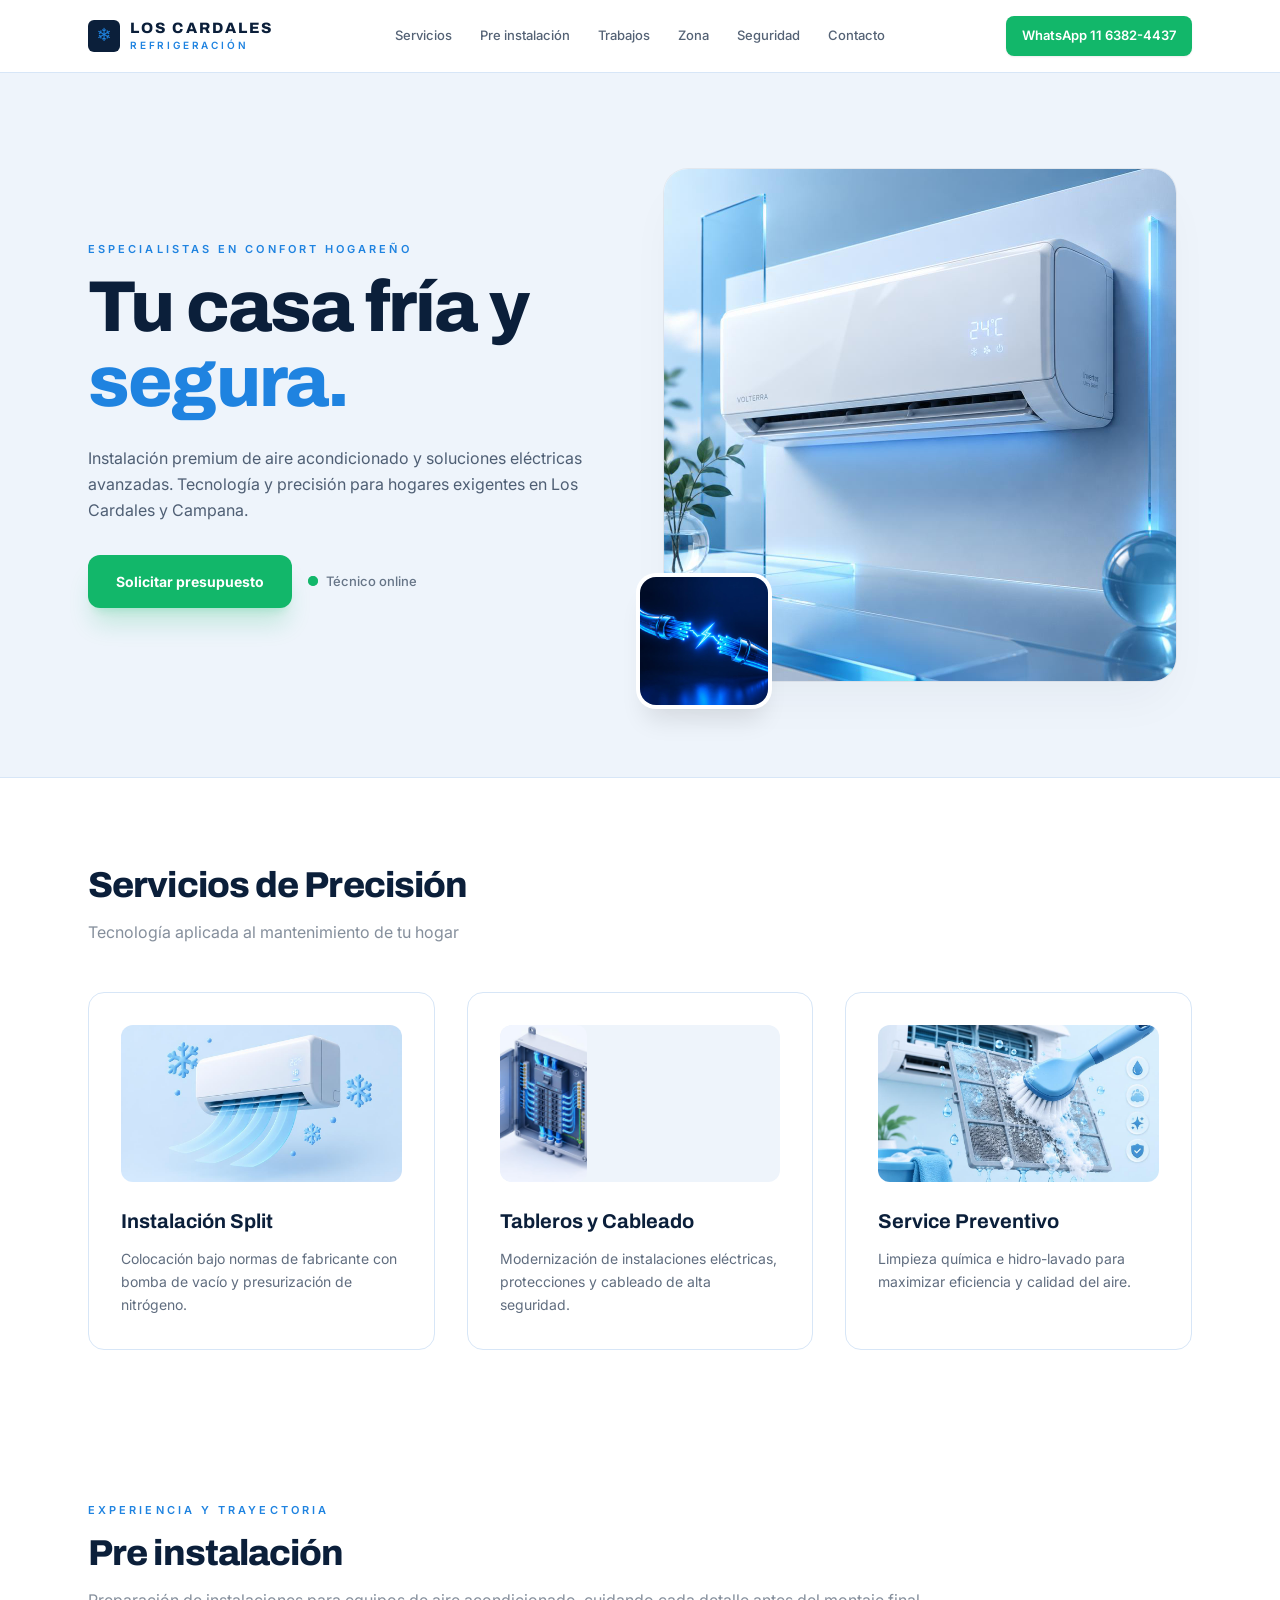
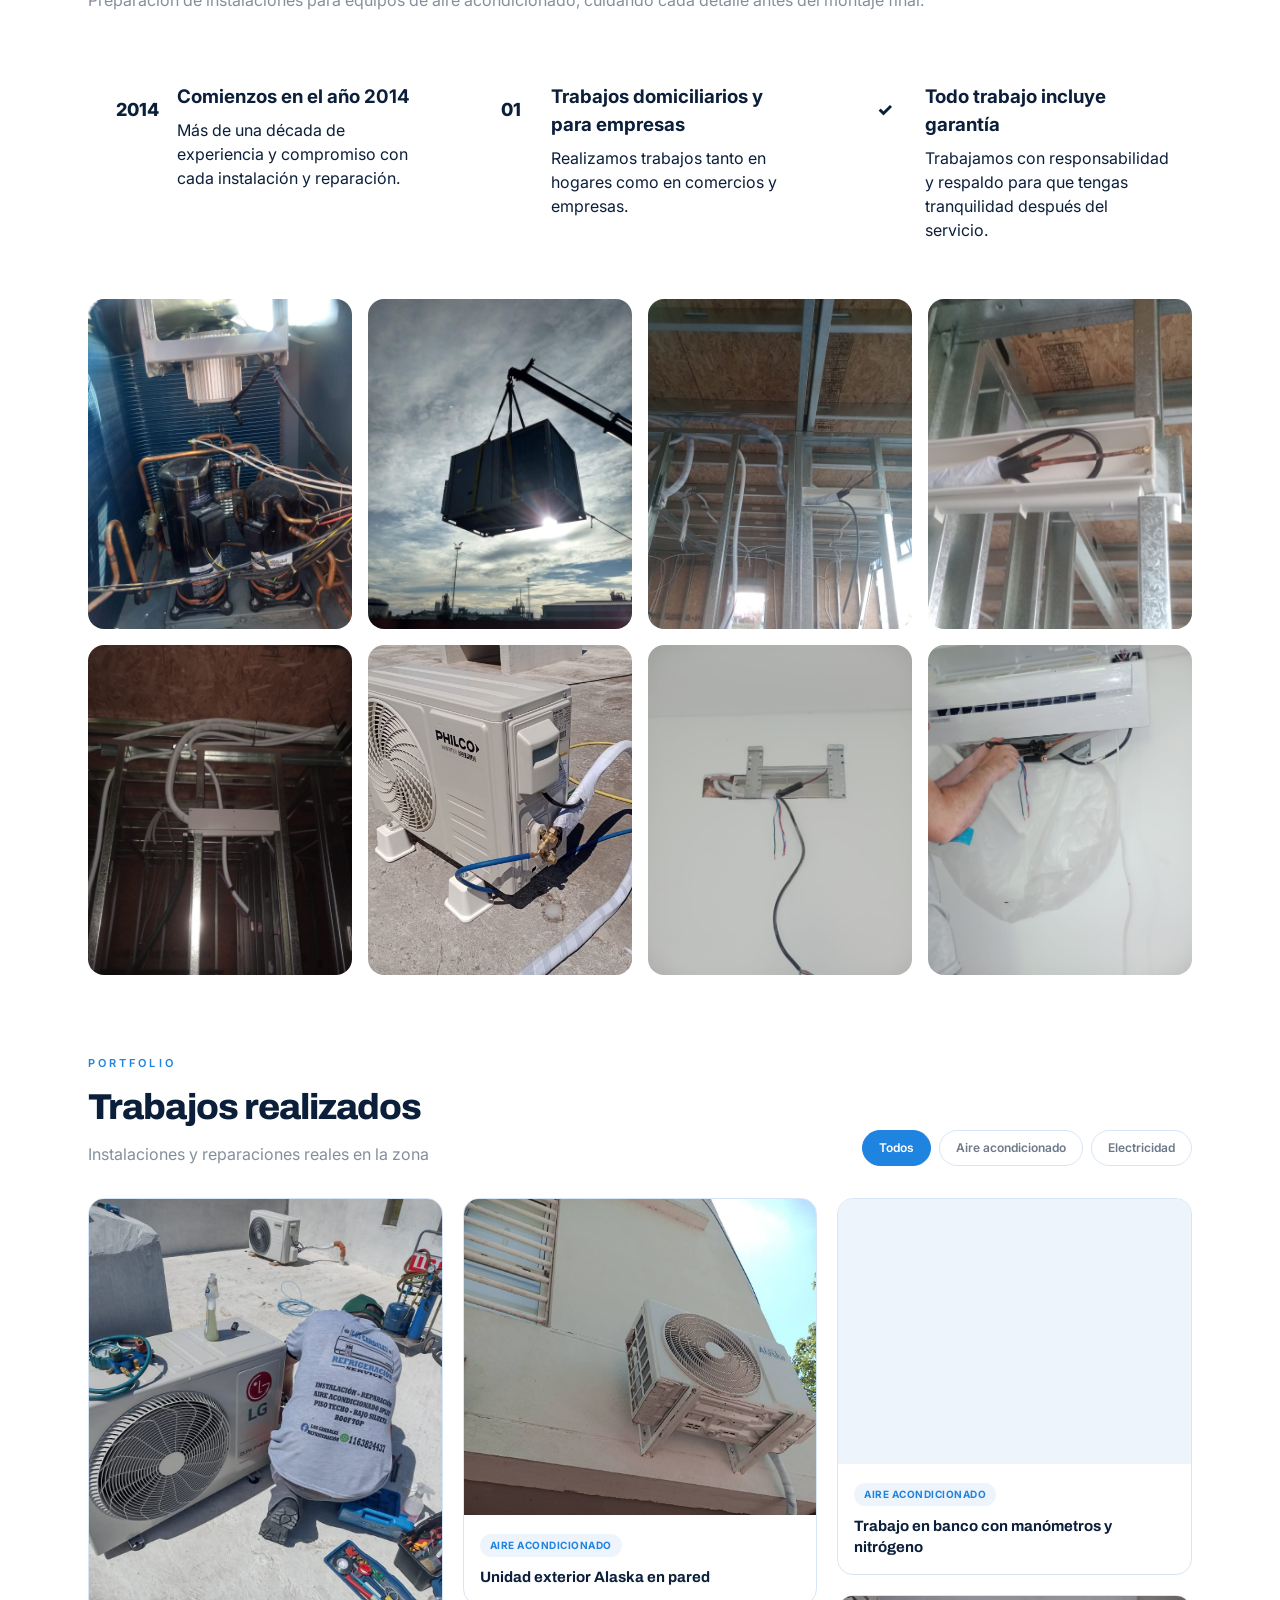
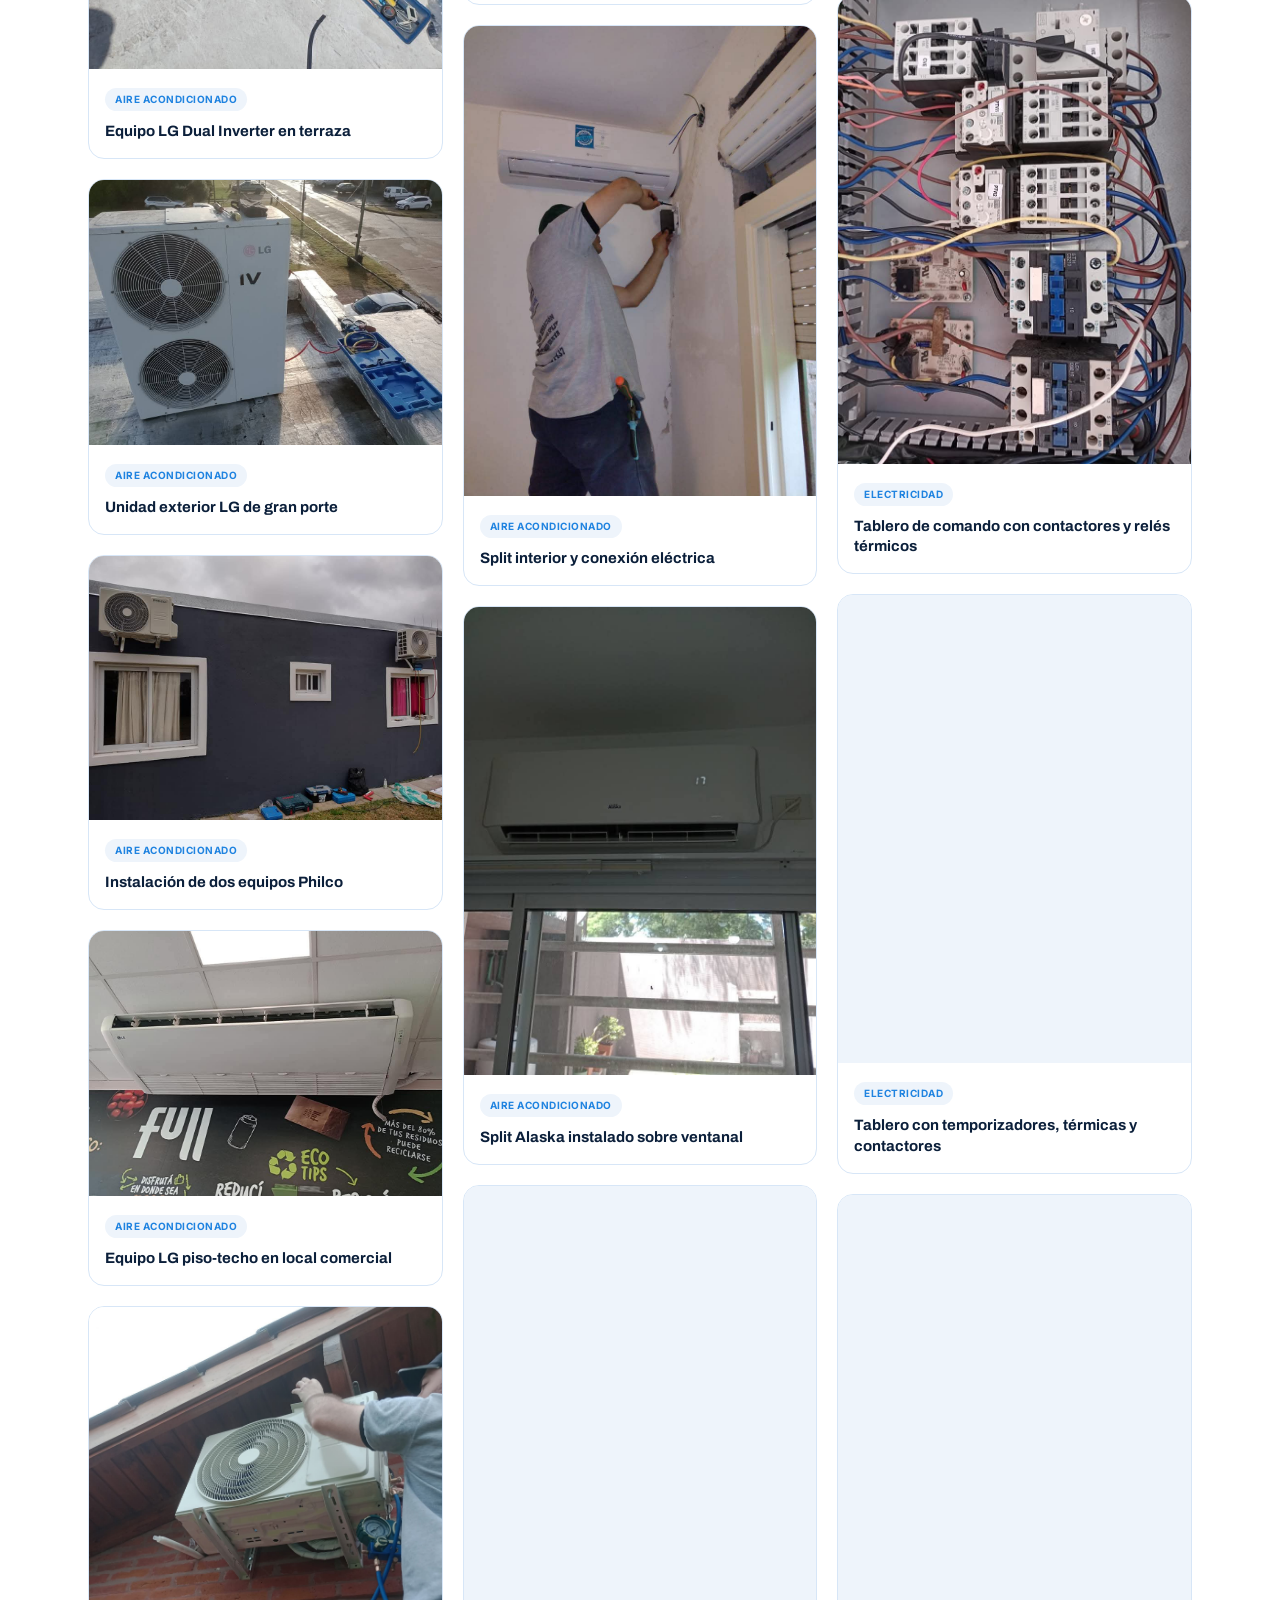
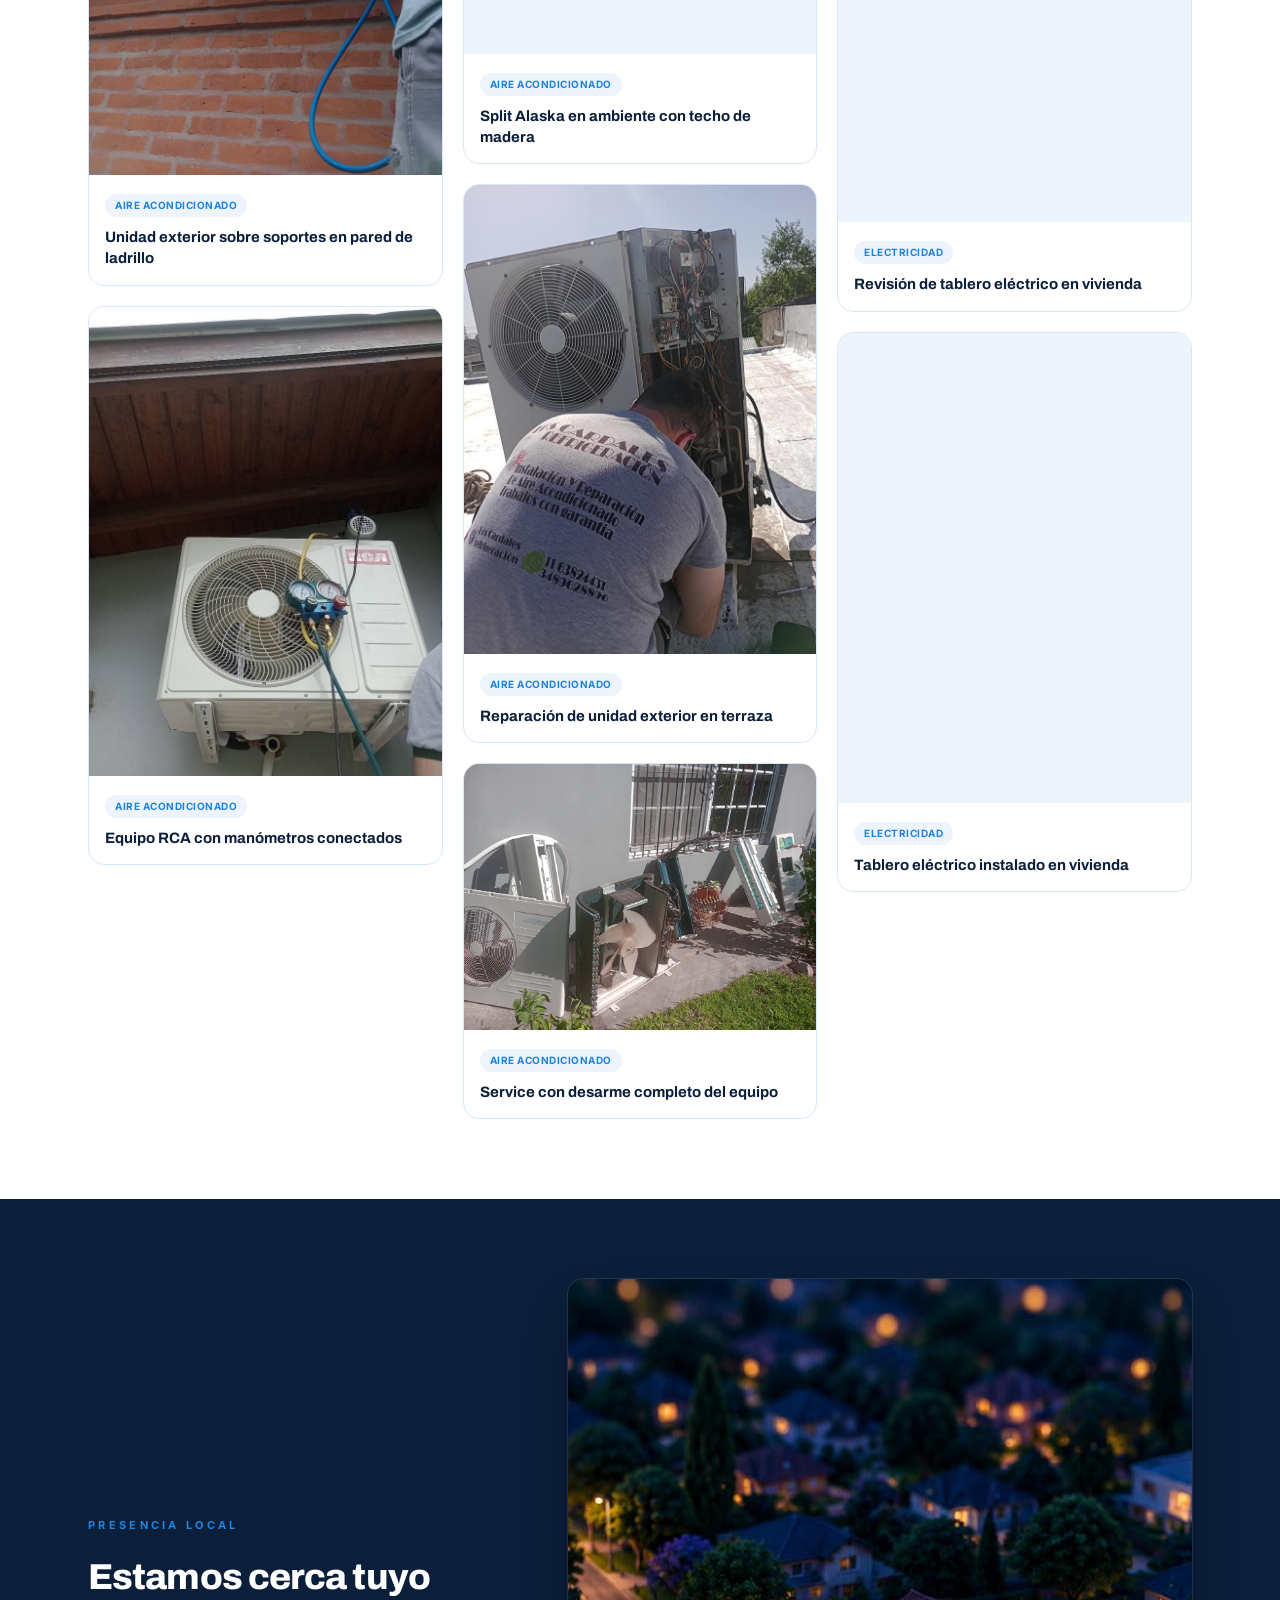
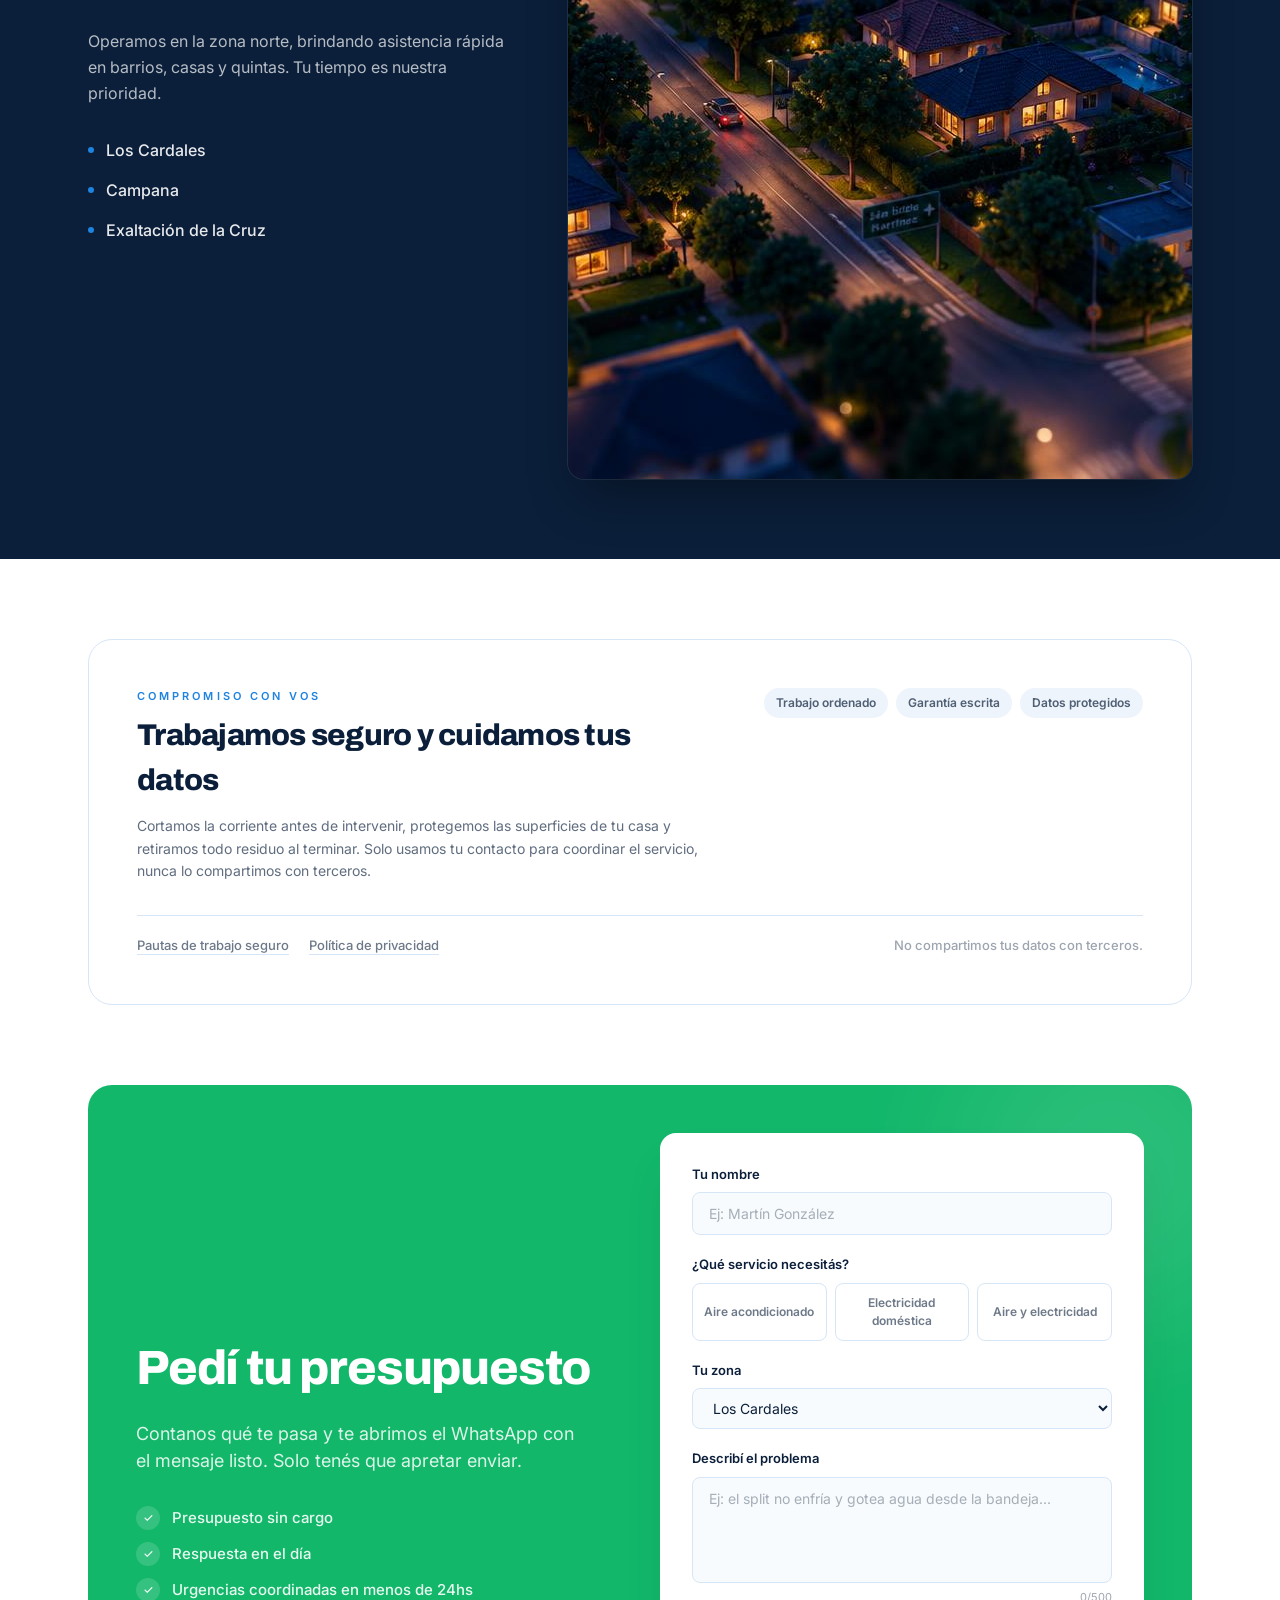
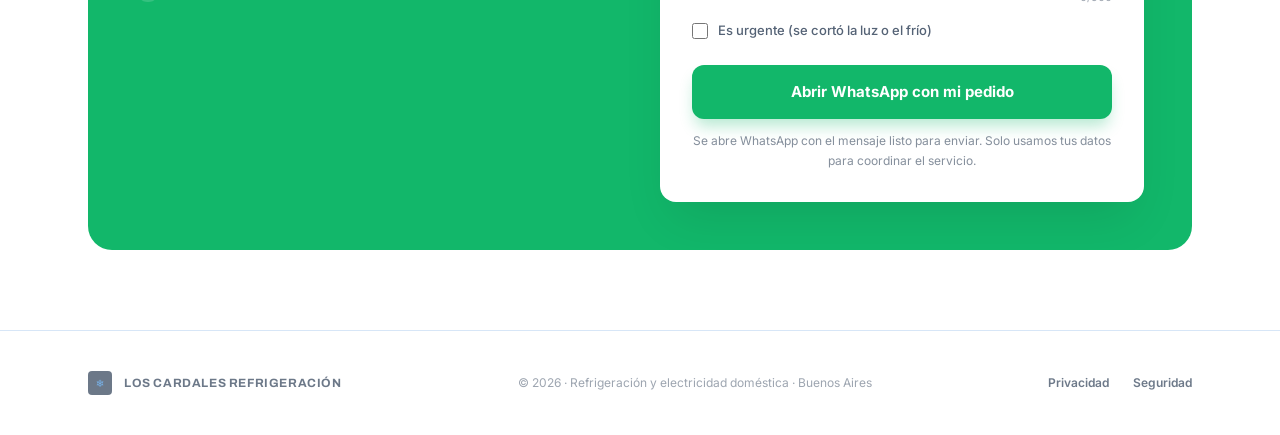
==== index.html @ 49a2a103 "Add files via upload" ====
<!doctype html>
<html lang="es">
  <head>
    <meta charset="utf-8" />
    <meta name="viewport" content="width=device-width, initial-scale=1" />
    <title>
      Los Cardales Refrigeración — Aire acondicionado y electricidad doméstica
    </title>
    <meta
      name="description"
      content="Instalación, mantenimiento y reparación de aire acondicionado y electricidad doméstica en Los Cardales, Campana y Exaltación de la Cruz. Presupuesto sin cargo por WhatsApp."
    />
    <meta
      property="og:title"
      content="Los Cardales Refrigeración — Aire acondicionado y electricidad doméstica"
    />
    <meta
      property="og:description"
      content="Instalación, mantenimiento y reparación de aire acondicionado y electricidad doméstica en Los Cardales, Campana y Exaltación de la Cruz. Presupuesto sin cargo por WhatsApp."
    />
    <meta property="og:type" content="website" />
    <meta name="twitter:card" content="summary_large_image" />
    <link rel="icon" href="favicon.ico" type="image/x-icon" />
    <link rel="preconnect" href="https://fonts.googleapis.com" />
    <link rel="preconnect" href="https://fonts.gstatic.com" crossorigin />
    <link
      rel="stylesheet"
      href="https://fonts.googleapis.com/css2?family=Archivo:wght@600;700;800&family=Inter:wght@400;500;600&display=swap"
    />
    <link rel="stylesheet" href="css/styles.css" />
  </head>
  <body>
    <header class="header">
      <div class="wrap header-in">
        <div class="marca">
          <span class="marca-icono" aria-hidden="true">❄</span>
          <div class="marca-texto">
            <p class="marca-nombre">Los Cardales</p>
            <p class="marca-sub">Refrigeración</p>
          </div>
        </div>
        <nav class="nav" aria-label="Principal">
          <a href="#servicios">Servicios</a>
          <a href="#preinstalacion">Pre instalación</a>
          <a href="#trabajos">Trabajos</a>
          <a href="#cobertura">Zona</a>
          <a href="#seguridad">Seguridad</a>
          <a href="#contacto">Contacto</a>
        </nav>
        <a
          class="btn-wsp-chico"
          href="https://wa.me/5491163824437?text=Hola!%20Quiero%20un%20presupuesto%20sin%20cargo."
          target="_blank"
          rel="noreferrer"
        >
          WhatsApp 11 6382-4437
        </a>
      </div>
    </header>

    <main>
      <!-- Portada -->
      <section class="hero">
        <div class="wrap hero-in">
          <div class="hero-texto">
            <p class="eyebrow hero-eyebrow">
              Especialistas en confort hogareño
            </p>
            <h1>Tu casa fría y <span>segura.</span></h1>
            <p class="hero-desc">
              Instalación premium de aire acondicionado y soluciones eléctricas
              avanzadas. Tecnología y precisión para hogares exigentes en Los
              Cardales y Campana.
            </p>
            <div class="hero-acciones">
              <a
                class="btn-wsp"
                href="https://wa.me/5491163824437?text=Hola!%20Quiero%20un%20presupuesto%20sin%20cargo."
                target="_blank"
                rel="noreferrer"
              >
                Solicitar presupuesto
              </a>
              <span class="online">
                <span class="punto" aria-hidden="true"></span>
                Técnico online
              </span>
            </div>
          </div>
          <div class="hero-arte">
            <div class="flota">
              <div class="hero-img">
                <img
                  src="img/hero-ac-3d.jpg"
                  alt="Render 3D de un equipo de aire acondicionado split"
                  width="1024"
                  height="1024"
                />
              </div>
              <div class="hero-badge">
                <img
                  src="img/badge-electrico.jpg"
                  alt="Render 3D de cables eléctricos con energía"
                  width="816"
                  height="816"
                />
              </div>
            </div>
          </div>
        </div>
      </section>

      <!-- Servicios -->
      <section id="servicios" class="wrap seccion">
        <div class="seccion-cabeza">
          <h2 class="titulo-seccion">Servicios de Precisión</h2>
          <p class="sub-seccion">
            Tecnología aplicada al mantenimiento de tu hogar
          </p>
        </div>
        <div class="servicios">
          <article class="servicio">
            <div class="servicio-img">
              <img
                src="img/service-instalacion.jpg"
                alt="Ilustración 3D de un equipo split instalado"
                width="1024"
                height="688"
              />
            </div>
            <h3>Instalación Split</h3>
            <p>
              Colocación bajo normas de fabricante con bomba de vacío y
              presurización de nitrógeno.
            </p>
          </article>
          <article class="servicio">
            <div class="servicio-img servicio-img-doble">
              <img
                src="img/service-tablero.jpg"
                alt="Ilustración 3D de un tablero eléctrico con cables"
                width="1024"
                height="688"
              />
            </div>
            <h3>Tableros y Cableado</h3>
            <p>
              Modernización de instalaciones eléctricas, protecciones y cableado
              de alta seguridad.
            </p>
          </article>
          <article class="servicio">
            <div class="servicio-img">
              <img
                src="img/service-service.jpg"
                alt="Ilustración 3D de la limpieza de un filtro de aire acondicionado"
                width="1024"
                height="688"
              />
            </div>
            <h3>Service Preventivo</h3>
            <p>
              Limpieza química e hidro-lavado para maximizar eficiencia y
              calidad del aire.
            </p>
          </article>
        </div>
      </section>

      <!-- Pre instalación -->
      <section id="preinstalacion" class="wrap seccion-base preinstalacion">
        <div class="seccion-cabeza">
          <p class="eyebrow">Experiencia y trayectoria</p>
          <h2 class="titulo-seccion">Pre instalación</h2>
          <p class="sub-seccion">
            Preparación de instalaciones para equipos de aire acondicionado,
            cuidando cada detalle antes del montaje final.
          </p>
        </div>

        <div class="trayectoria">
          <article class="trayectoria-item">
            <span class="trayectoria-numero">2014</span>
            <div>
              <h3>Comienzos en el año 2014</h3>
              <p>
                Más de una década de experiencia y compromiso con cada
                instalación y reparación.
              </p>
            </div>
          </article>
          <article class="trayectoria-item">
            <span class="trayectoria-numero">01</span>
            <div>
              <h3>Trabajos domiciliarios y para empresas</h3>
              <p>
                Realizamos trabajos tanto en hogares como en comercios y
                empresas.
              </p>
            </div>
          </article>
          <article class="trayectoria-item">
            <span class="trayectoria-numero">✓</span>
            <div>
              <h3>Todo trabajo incluye garantía</h3>
              <p>
                Trabajamos con responsabilidad y respaldo para que tengas
                tranquilidad después del servicio.
              </p>
            </div>
          </article>
        </div>

        <div
          class="preinstalacion-galeria"
          aria-label="Fotos de pre instalación"
        >
          <figure>
            <img
              src="img/preinstalacion/preinstalacion-01.jpg"
              alt="Pre instalación de equipos de aire acondicionado"
            />
          </figure>
          <figure>
            <img
              src="img/preinstalacion/preinstalacion-02.jpg"
              alt="Equipo exterior preparado para instalación"
            />
          </figure>
          <figure>
            <img
              src="img/preinstalacion/preinstalacion-03.jpg"
              alt="Canalizaciones de una pre instalación de aire acondicionado"
            />
          </figure>
          <figure>
            <img
              src="img/preinstalacion/preinstalacion-04.jpg"
              alt="Detalle de cañerías de cobre en pre instalación"
            />
          </figure>
          <figure>
            <img
              src="img/preinstalacion/preinstalacion-05.jpg"
              alt="Tendido de cañerías y canalizaciones"
            />
          </figure>
          <figure>
            <img
              src="img/preinstalacion/preinstalacion-06.jpg"
              alt="Instalación exterior de aire acondicionado"
            />
          </figure>
          <figure>
            <img
              src="img/preinstalacion/preinstalacion-07.jpg"
              alt="Soporte y conexiones para equipo split"
            />
          </figure>
          <figure>
            <img
              src="img/preinstalacion/preinstalacion-08.jpg"
              alt="Trabajo de conexión y preparación de equipo split"
            />
          </figure>
        </div>
      </section>

      <!-- Trabajos realizados (las fotos salen de js/trabajos.js) -->
      <section id="trabajos" class="wrap seccion-base">
        <div class="trabajos-cabeza">
          <div class="seccion-cabeza">
            <p class="eyebrow">Portfolio</p>
            <h2 class="titulo-seccion">Trabajos realizados</h2>
            <p class="sub-seccion">
              Instalaciones y reparaciones reales en la zona
            </p>
          </div>
          <div
            id="filtros"
            class="filtros"
            role="group"
            aria-label="Filtrar trabajos"
            hidden
          ></div>
        </div>

        <div id="galeria" class="galeria"></div>

        <div id="trabajos-vacio" class="vacio" hidden>
          <strong>Muy pronto, fotos de nuestros trabajos</strong>
          <p>
            Mientras tanto, contanos qué necesitás y te pasamos ejemplos por
            WhatsApp.
          </p>
          <a
            class="btn-wsp"
            href="https://wa.me/5491163824437?text=Hola!%20Vi%20sus%20trabajos%20y%20quiero%20un%20presupuesto."
            target="_blank"
            rel="noreferrer"
          >
            Pedir ejemplos
          </a>
        </div>

        <noscript>
          <p class="sub-seccion">
            Activá JavaScript para ver la galería de trabajos.
          </p>
        </noscript>

        <dialog id="visor" class="visor" aria-labelledby="visor-titulo">
          <div class="visor-foto">
            <img id="visor-img" src="" alt="" />
            <button
              id="visor-ant"
              class="visor-btn visor-ant"
              type="button"
              aria-label="Foto anterior"
            >
              ‹
            </button>
            <button
              id="visor-sig"
              class="visor-btn visor-sig"
              type="button"
              aria-label="Foto siguiente"
            >
              ›
            </button>
            <button
              id="visor-cerrar"
              class="visor-btn visor-cerrar"
              type="button"
              aria-label="Cerrar"
            >
              ✕
            </button>
          </div>
          <div class="visor-pie">
            <h3 id="visor-titulo" class="visor-titulo"></h3>
            <p id="visor-detalle" class="visor-detalle"></p>
          </div>
        </dialog>
      </section>

      <!-- Cobertura -->
      <section id="cobertura" class="cobertura">
        <div class="wrap cobertura-in">
          <div>
            <p class="eyebrow">Presencia local</p>
            <h2>Estamos cerca tuyo</h2>
            <p class="cobertura-desc">
              Operamos en la zona norte, brindando asistencia rápida en barrios,
              casas y quintas. Tu tiempo es nuestra prioridad.
            </p>
            <ul class="zonas">
              <li>Los Cardales</li>
              <li>Campana</li>
              <li>Exaltación de la Cruz</li>
            </ul>
          </div>
          <div class="mapa">
            <img
              src="img/mapa-cobertura.jpg"
              alt="Vista 3D nocturna del barrio de la zona de cobertura"
              width="1200"
              height="800"
            />
          </div>
        </div>
      </section>

      <!-- Seguridad -->
      <section id="seguridad" class="wrap seccion">
        <div class="seguridad">
          <div class="seguridad-fila">
            <div class="seguridad-texto">
              <p class="eyebrow">Compromiso con vos</p>
              <h2>Trabajamos seguro y cuidamos tus datos</h2>
              <p>
                Cortamos la corriente antes de intervenir, protegemos las
                superficies de tu casa y retiramos todo residuo al terminar.
                Solo usamos tu contacto para coordinar el servicio, nunca lo
                compartimos con terceros.
              </p>
            </div>
            <div class="chips">
              <span class="chip">Trabajo ordenado</span>
              <span class="chip">Garantía escrita</span>
              <span class="chip">Datos protegidos</span>
            </div>
          </div>
          <div class="seguridad-pie">
            <a href="seguridad.html">Pautas de trabajo seguro</a>
            <a href="privacidad.html">Política de privacidad</a>
            <span>No compartimos tus datos con terceros.</span>
          </div>
        </div>
      </section>

      <!-- Contacto -->
      <section id="contacto" class="wrap seccion-base">
        <div class="contacto">
          <div class="contacto-brillo" aria-hidden="true"></div>
          <div class="contacto-in">
            <div class="contacto-texto">
              <h2>Pedí tu presupuesto</h2>
              <p>
                Contanos qué te pasa y te abrimos el WhatsApp con el mensaje
                listo. Solo tenés que apretar enviar.
              </p>
              <ul class="beneficios">
                <li>Presupuesto sin cargo</li>
                <li>Respuesta en el día</li>
                <li>Urgencias coordinadas en menos de 24hs</li>
              </ul>
            </div>

            <form id="form-contacto" class="form" novalidate>
              <div class="grupo">
                <label for="contacto-nombre" class="lbl">Tu nombre</label>
                <input
                  id="contacto-nombre"
                  class="campo"
                  type="text"
                  maxlength="60"
                  placeholder="Ej: Martín González"
                  autocomplete="name"
                />
                <p id="err-nombre" class="error" role="alert" hidden></p>
              </div>

              <div class="grupo">
                <span class="lbl">¿Qué servicio necesitás?</span>
                <div class="opciones">
                  <button
                    type="button"
                    class="opcion"
                    data-valor="aire"
                    aria-pressed="false"
                  >
                    Aire acondicionado
                  </button>
                  <button
                    type="button"
                    class="opcion"
                    data-valor="electricidad"
                    aria-pressed="false"
                  >
                    Electricidad doméstica
                  </button>
                  <button
                    type="button"
                    class="opcion"
                    data-valor="ambos"
                    aria-pressed="false"
                  >
                    Aire y electricidad
                  </button>
                </div>
                <p id="err-servicio" class="error" role="alert" hidden></p>
              </div>

              <div class="grupo">
                <label for="contacto-zona" class="lbl">Tu zona</label>
                <select id="contacto-zona" class="campo">
                  <option value="Los Cardales">Los Cardales</option>
                  <option value="Campana">Campana</option>
                  <option value="Exaltación de la Cruz">
                    Exaltación de la Cruz
                  </option>
                  <option value="Otra zona cercana">Otra zona cercana</option>
                </select>
              </div>

              <div class="grupo">
                <label for="contacto-problema" class="lbl"
                  >Describí el problema</label
                >
                <textarea
                  id="contacto-problema"
                  class="campo"
                  maxlength="500"
                  rows="4"
                  placeholder="Ej: el split no enfría y gotea agua desde la bandeja..."
                ></textarea>
                <div class="fila-contador">
                  <p id="err-problema" class="error" role="alert" hidden></p>
                  <span id="contador-problema" class="contador">0/500</span>
                </div>
              </div>

              <label class="urgente">
                <input id="contacto-urgente" type="checkbox" />
                Es urgente (se cortó la luz o el frío)
              </label>

              <button type="submit" class="btn-enviar">
                Abrir WhatsApp con mi pedido
              </button>
              <p class="form-nota">
                Se abre WhatsApp con el mensaje listo para enviar. Solo usamos
                tus datos para coordinar el servicio.
              </p>
            </form>
          </div>
        </div>
      </section>
    </main>

    <footer class="footer">
      <div class="wrap footer-in">
        <div class="footer-marca">
          <span class="footer-icono" aria-hidden="true">❄</span>
          <span class="footer-nombre">Los Cardales Refrigeración</span>
        </div>
        <p class="footer-copy">
          © 2026 · Refrigeración y electricidad doméstica · Buenos Aires
        </p>
        <div class="footer-links">
          <a href="privacidad.html">Privacidad</a>
          <a href="seguridad.html">Seguridad</a>
        </div>
      </div>
    </footer>

    <script src="js/trabajos.js"></script>
    <script src="js/main.js"></script>
  </body>
</html>
---- css/styles.css ----
/* ==========================================================
   Los Cardales Refrigeración — estilos
   Colores y tipografías del diseño original.
   ========================================================== */

:root {
  --ink: #0b1f3a;
  --frost: #1f83e0;
  --mist: #eef4fb;
  --line: #d7e6f7;
  --signal: #12b76a;
  --error: #dc2626;
  --ink-rgb: 11, 31, 58;
  --frost-rgb: 31, 131, 224;
  --signal-rgb: 18, 183, 106;
  --font-display: "Archivo", system-ui, sans-serif;
  --font-body: "Inter", system-ui, sans-serif;
}

*,
*::before,
*::after {
  box-sizing: border-box;
  margin: 0;
}

html {
  scroll-behavior: smooth;
  -webkit-text-size-adjust: 100%;
}

body {
  min-height: 100vh;
  background: #fff;
  color: var(--ink);
  font-family: var(--font-body);
  line-height: 1.5;
  -webkit-font-smoothing: antialiased;
  -moz-osx-font-smoothing: grayscale;
}

body.sin-scroll {
  overflow: hidden;
}

img {
  display: block;
  max-width: 100%;
}

a {
  color: inherit;
  text-decoration: none;
}

ul {
  list-style: none;
  padding: 0;
}

button,
input,
select,
textarea {
  font: inherit;
  color: inherit;
}

button {
  cursor: pointer;
}

:focus-visible {
  outline: 2px solid var(--frost);
  outline-offset: 2px;
}

[hidden] {
  display: none !important;
}

.wrap {
  max-width: 72rem;
  margin: 0 auto;
  padding: 0 1.5rem;
}

.wrap-legal {
  max-width: 48rem;
  margin: 0 auto;
  padding: 0 1.5rem;
}

/* Etiqueta chica sobre los títulos */
.eyebrow {
  font-size: 11px;
  font-weight: 600;
  letter-spacing: 0.28em;
  text-transform: uppercase;
  color: var(--frost);
  margin-bottom: 0.5rem;
}

/* ---------- Encabezado ---------- */
.header {
  position: sticky;
  top: 0;
  z-index: 50;
  border-bottom: 1px solid var(--line);
  background: rgba(255, 255, 255, 0.8);
  -webkit-backdrop-filter: blur(12px);
  backdrop-filter: blur(12px);
}

.header-in {
  display: flex;
  align-items: center;
  justify-content: space-between;
  gap: 1rem;
  padding-top: 1rem;
  padding-bottom: 1rem;
}

.marca {
  display: flex;
  align-items: center;
  gap: 0.625rem;
}

.marca-icono {
  display: grid;
  place-items: center;
  width: 2rem;
  height: 2rem;
  border-radius: 6px;
  background: var(--ink);
  color: var(--frost);
  font-family: var(--font-display);
  font-size: 1.125rem;
  font-weight: 800;
}

.marca-texto {
  line-height: 1;
}

.marca-nombre {
  font-family: var(--font-display);
  font-size: 15px;
  font-weight: 800;
  letter-spacing: 0.14em;
  text-transform: uppercase;
}

.marca-sub {
  margin-top: 0.25rem;
  font-size: 10px;
  font-weight: 600;
  letter-spacing: 0.28em;
  text-transform: uppercase;
  color: var(--frost);
}

.nav {
  display: none;
  align-items: center;
  gap: 1.75rem;
  font-size: 13px;
  font-weight: 500;
  color: rgba(var(--ink-rgb), 0.7);
}

.nav a {
  transition: color 0.15s;
}

.nav a:hover {
  color: var(--frost);
}

.btn-wsp-chico {
  display: inline-flex;
  align-items: center;
  gap: 0.5rem;
  border-radius: 8px;
  background: var(--signal);
  padding: 0.625rem 1rem;
  font-size: 13px;
  font-weight: 600;
  color: #fff;
  white-space: nowrap;
  box-shadow: 0 1px 2px rgba(0, 0, 0, 0.08);
  transition: transform 0.15s;
}

.btn-wsp-chico:hover {
  transform: scale(1.05);
}

.btn-wsp-chico:active {
  transform: scale(0.95);
}

/* ---------- Portada ---------- */
.hero {
  position: relative;
  overflow: hidden;
  border-bottom: 1px solid var(--line);
  background: var(--mist);
}

.hero-in {
  display: grid;
  gap: 3rem;
  padding-top: 4rem;
  padding-bottom: 4rem;
}

.hero-texto {
  position: relative;
  z-index: 10;
}

.hero-eyebrow {
  margin-bottom: 0.75rem;
}

.hero h1 {
  max-width: 42rem;
  font-family: var(--font-display);
  font-size: 3rem;
  font-weight: 800;
  line-height: 1.05;
  letter-spacing: -0.025em;
}

.hero h1 span {
  color: var(--frost);
}

.hero-desc {
  max-width: 32rem;
  margin-top: 1.5rem;
  font-size: 16px;
  line-height: 1.625;
  color: rgba(var(--ink-rgb), 0.7);
}

.hero-acciones {
  display: flex;
  flex-wrap: wrap;
  align-items: center;
  gap: 1rem;
  margin-top: 2rem;
}

.btn-wsp {
  display: inline-flex;
  align-items: center;
  gap: 0.5rem;
  border-radius: 12px;
  background: var(--signal);
  padding: 1rem 1.75rem;
  font-size: 14px;
  font-weight: 700;
  color: #fff;
  box-shadow: 0 20px 25px -5px rgba(var(--signal-rgb), 0.2), 0 8px 10px -6px rgba(var(--signal-rgb), 0.2);
  transition: background 0.15s;
}

.btn-wsp:hover {
  background: rgba(var(--signal-rgb), 0.9);
}

.online {
  display: inline-flex;
  align-items: center;
  gap: 0.5rem;
  font-size: 13px;
  font-weight: 500;
  color: rgba(var(--ink-rgb), 0.6);
}

.punto {
  position: relative;
  display: flex;
  width: 0.625rem;
  height: 0.625rem;
}

.punto::before,
.punto::after {
  content: "";
  border-radius: 50%;
  background: var(--signal);
}

.punto::before {
  position: absolute;
  inset: 0;
  opacity: 0.75;
  animation: ping 1s cubic-bezier(0, 0, 0.2, 1) infinite;
}

.punto::after {
  position: relative;
  width: 100%;
  height: 100%;
}

@keyframes ping {
  75%,
  100% {
    transform: scale(2);
    opacity: 0;
  }
}

.hero-arte {
  position: relative;
}

.flota {
  position: relative;
  width: 100%;
  max-width: 32rem;
  animation: flotar 7s ease-in-out infinite;
  transform-style: preserve-3d;
  will-change: transform;
}

.hero-img {
  aspect-ratio: 1 / 1;
  width: 100%;
  overflow: hidden;
  border-radius: 24px;
  background: rgba(255, 255, 255, 0.5);
  box-shadow: 0 25px 50px -12px rgba(var(--ink-rgb), 0.05), 0 0 0 1px rgba(0, 0, 0, 0.05);
}

.hero-img img {
  width: 100%;
  height: 100%;
  object-fit: cover;
}

.hero-badge {
  position: absolute;
  bottom: -1.5rem;
  left: -1.5rem;
  width: 8rem;
  overflow: hidden;
  border-radius: 16px;
  box-shadow: 0 0 0 4px #fff, 0 20px 25px -5px rgba(0, 0, 0, 0.1);
  animation: flotar 7s ease-in-out 1s infinite;
}

.hero-badge img {
  width: 100%;
  height: auto;
  aspect-ratio: 1 / 1;
  object-fit: cover;
}

@keyframes flotar {
  0%,
  100% {
    transform: translateY(0) rotateX(0deg) rotateY(0deg);
  }
  50% {
    transform: translateY(-12px) rotateX(1.2deg) rotateY(-2deg);
  }
}

/* ---------- Secciones ---------- */
.seccion {
  padding: 5rem 1.5rem;
  scroll-margin-top: 5rem;
}

.seccion-base {
  padding: 0 1.5rem 5rem;
  scroll-margin-top: 5rem;
}

.seccion-cabeza {
  margin-bottom: 3rem;
  text-align: center;
}

.titulo-seccion {
  font-family: var(--font-display);
  font-size: 1.875rem;
  font-weight: 800;
  letter-spacing: -0.025em;
}

.sub-seccion {
  margin-top: 0.5rem;
  color: rgba(var(--ink-rgb), 0.5);
}

/* ---------- Servicios ---------- */
.servicios {
  display: grid;
  gap: 2rem;
}

.servicio {
  position: relative;
  overflow: hidden;
  border: 1px solid var(--line);
  border-radius: 16px;
  background: #fff;
  padding: 2rem;
  transition: border-color 0.2s, box-shadow 0.2s;
}

.servicio:hover {
  border-color: rgba(var(--frost-rgb), 0.3);
  box-shadow: 0 25px 50px -12px rgba(var(--frost-rgb), 0.08);
}

.servicio-img {
  aspect-ratio: 16 / 9;
  margin-bottom: 1.5rem;
  overflow: hidden;
  border-radius: 12px;
  background: var(--mist);
}

.servicio-img img {
  width: 100%;
  height: 100%;
  object-fit: cover;
  transition: transform 0.5s;
}

.servicio:hover .servicio-img img {
  transform: scale(1.1);
}

.servicio h3 {
  font-family: var(--font-display);
  font-size: 1.25rem;
  font-weight: 700;
}

.servicio p {
  margin-top: 0.75rem;
  font-size: 14px;
  line-height: 1.625;
  color: rgba(var(--ink-rgb), 0.65);
}

/* ---------- Trabajos realizados ---------- */
.trabajos-cabeza {
  display: flex;
  flex-wrap: wrap;
  align-items: flex-end;
  justify-content: space-between;
  gap: 1.5rem;
  margin-bottom: 2rem;
}

.trabajos-cabeza .seccion-cabeza {
  margin-bottom: 0;
}

.filtros {
  display: flex;
  flex-wrap: wrap;
  gap: 0.5rem;
}

.filtro {
  border: 1px solid var(--line);
  border-radius: 999px;
  background: transparent;
  padding: 0.5rem 1rem;
  font-size: 12px;
  font-weight: 600;
  color: rgba(var(--ink-rgb), 0.6);
  transition: color 0.15s, border-color 0.15s, background 0.15s;
}

.filtro:hover {
  border-color: rgba(var(--frost-rgb), 0.5);
  color: var(--ink);
}

.filtro[aria-pressed="true"] {
  border-color: var(--frost);
  background: var(--frost);
  color: #fff;
}

/* Mosaico: las fotos se ven completas, sin recortar */
.galeria {
  column-count: 1;
  column-gap: 1.25rem;
}

.trabajo {
  display: block;
  width: 100%;
  margin-bottom: 1.25rem;
  overflow: hidden;
  border: 1px solid var(--line);
  border-radius: 16px;
  background: #fff;
  padding: 0;
  text-align: left;
  break-inside: avoid;
  transition: border-color 0.2s, box-shadow 0.2s;
}

.trabajo:hover {
  border-color: rgba(var(--frost-rgb), 0.3);
  box-shadow: 0 25px 50px -12px rgba(var(--frost-rgb), 0.08);
}

.trabajo-foto {
  overflow: hidden;
  background: var(--mist);
}

.trabajo-foto img {
  width: 100%;
  height: auto;
  transition: transform 0.5s;
}

.trabajo:hover .trabajo-foto img {
  transform: scale(1.03);
}

.trabajo-info {
  padding: 1rem;
}

.etiqueta {
  display: inline-block;
  border-radius: 999px;
  background: var(--mist);
  padding: 0.25rem 0.625rem;
  font-size: 10px;
  font-weight: 700;
  letter-spacing: 0.05em;
  text-transform: uppercase;
  color: var(--frost);
}

.trabajo h3 {
  margin-top: 0.625rem;
  font-family: var(--font-display);
  font-size: 15px;
  font-weight: 700;
  line-height: 1.375;
}

.trabajo-lugar {
  margin-top: 0.25rem;
  font-size: 13px;
  color: rgba(var(--ink-rgb), 0.5);
}

.vacio {
  border: 1px dashed var(--line);
  border-radius: 16px;
  background: rgba(238, 244, 251, 0.4);
  padding: 2.5rem;
  text-align: center;
}

.vacio strong {
  display: block;
  font-family: var(--font-display);
  font-size: 1.125rem;
  font-weight: 700;
}

.vacio p {
  margin-top: 0.5rem;
  font-size: 14px;
  color: rgba(var(--ink-rgb), 0.6);
}

.vacio .btn-wsp {
  margin-top: 1.25rem;
  padding: 0.75rem 1.5rem;
}

/* Visor de fotos (ventana emergente) */
.visor {
  width: min(56rem, calc(100% - 2rem));
  max-width: none;
  max-height: calc(100vh - 2rem);
  overflow: hidden;
  border: 0;
  border-radius: 16px;
  background: #fff;
  padding: 0;
  color: var(--ink);
  box-shadow: 0 25px 50px -12px rgba(0, 0, 0, 0.35);
}

.visor::backdrop {
  background: rgba(0, 0, 0, 0.8);
}

.visor-foto {
  position: relative;
  background: var(--ink);
}

.visor-foto img {
  display: block;
  width: auto;
  height: auto;
  max-width: 100%;
  max-height: 75vh;
  margin: 0 auto;
  object-fit: contain;
}

.visor-btn {
  position: absolute;
  display: grid;
  place-items: center;
  width: 2.5rem;
  height: 2.5rem;
  border: 0;
  border-radius: 50%;
  background: rgba(255, 255, 255, 0.85);
  font-size: 1.25rem;
  font-weight: 700;
  line-height: 1;
  color: var(--ink);
  box-shadow: 0 1px 3px rgba(0, 0, 0, 0.2);
  transition: background 0.15s;
}

.visor-btn:hover {
  background: #fff;
}

.visor-ant {
  left: 0.75rem;
  top: 50%;
  transform: translateY(-50%);
}

.visor-sig {
  right: 0.75rem;
  top: 50%;
  transform: translateY(-50%);
}

.visor-cerrar {
  top: 0.75rem;
  right: 0.75rem;
  width: 2.25rem;
  height: 2.25rem;
  font-size: 1rem;
}

.visor-pie {
  padding: 1.25rem;
}

.visor-titulo {
  font-family: var(--font-display);
  font-size: 1.125rem;
  font-weight: 700;
}

.visor-detalle {
  margin-top: 0.375rem;
  font-size: 13px;
  color: rgba(var(--ink-rgb), 0.6);
}

/* ---------- Cobertura ---------- */
.cobertura {
  scroll-margin-top: 5rem;
  background: var(--ink);
  padding: 5rem 0;
  color: #fff;
}

.cobertura-in {
  display: grid;
  align-items: center;
  gap: 4rem;
}

.cobertura .eyebrow {
  margin-bottom: 1rem;
  font-weight: 700;
  letter-spacing: 0.3em;
}

.cobertura h2 {
  font-family: var(--font-display);
  font-size: 2.25rem;
  font-weight: 800;
  letter-spacing: -0.025em;
}

.cobertura-desc {
  margin-top: 1.5rem;
  line-height: 1.625;
  color: rgba(255, 255, 255, 0.7);
}

.zonas {
  margin-top: 2rem;
  display: grid;
  gap: 1rem;
}

.zonas li {
  display: flex;
  align-items: center;
  gap: 0.75rem;
  font-weight: 500;
  color: rgba(255, 255, 255, 0.9);
}

.zonas li::before {
  content: "";
  width: 6px;
  height: 6px;
  border-radius: 50%;
  background: var(--frost);
}

.mapa {
  overflow: hidden;
  border-radius: 16px;
  box-shadow: 0 25px 50px -12px rgba(0, 0, 0, 0.4), 0 0 0 1px rgba(255, 255, 255, 0.1);
}

.mapa img {
  width: 100%;
  aspect-ratio: 4 / 3;
  object-fit: cover;
}

/* ---------- Seguridad ---------- */
.seguridad {
  border: 1px solid var(--line);
  border-radius: 24px;
  background: #fff;
  padding: 2rem;
}

.seguridad-fila {
  display: flex;
  flex-wrap: wrap;
  align-items: flex-start;
  justify-content: space-between;
  gap: 1.5rem;
}

.seguridad-texto {
  max-width: 36rem;
}

.seguridad h2 {
  font-family: var(--font-display);
  font-size: 1.5rem;
  font-weight: 800;
  letter-spacing: -0.025em;
}

.seguridad-texto p:last-child {
  margin-top: 0.75rem;
  font-size: 14px;
  line-height: 1.625;
  color: rgba(var(--ink-rgb), 0.65);
}

.chips {
  display: flex;
  flex-wrap: wrap;
  gap: 0.5rem;
}

.chip {
  border-radius: 999px;
  background: var(--mist);
  padding: 0.375rem 0.75rem;
  font-size: 12px;
  font-weight: 600;
  color: rgba(var(--ink-rgb), 0.7);
}

.seguridad-pie {
  display: flex;
  flex-wrap: wrap;
  gap: 1.25rem;
  margin-top: 2rem;
  border-top: 1px solid var(--line);
  padding-top: 1.25rem;
  font-size: 13px;
  font-weight: 500;
  color: rgba(var(--ink-rgb), 0.6);
}

.seguridad-pie a {
  text-decoration: underline;
  text-decoration-color: var(--line);
  text-underline-offset: 4px;
  transition: color 0.15s;
}

.seguridad-pie a:hover {
  color: var(--frost);
}

.seguridad-pie span {
  margin-left: auto;
  color: rgba(var(--ink-rgb), 0.4);
}

/* ---------- Contacto ---------- */
.contacto {
  position: relative;
  overflow: hidden;
  border-radius: 24px;
  background: var(--signal);
  padding: 2rem;
}

.contacto-brillo {
  position: absolute;
  top: -5rem;
  right: -5rem;
  width: 20rem;
  height: 20rem;
  border-radius: 50%;
  background: rgba(255, 255, 255, 0.1);
  filter: blur(64px);
  pointer-events: none;
}

.contacto-in {
  position: relative;
  z-index: 10;
  display: grid;
  gap: 2.5rem;
}

.contacto-texto {
  color: #fff;
}

.contacto-texto h2 {
  font-family: var(--font-display);
  font-size: 2.25rem;
  font-weight: 800;
  letter-spacing: -0.025em;
}

.contacto-texto > p {
  max-width: 28rem;
  margin-top: 1rem;
  font-size: 1.125rem;
  color: rgba(255, 255, 255, 0.85);
}

.beneficios {
  margin-top: 2rem;
  display: grid;
  gap: 0.75rem;
  font-size: 15px;
  font-weight: 500;
  color: rgba(255, 255, 255, 0.9);
}

.beneficios li {
  display: flex;
  align-items: center;
  gap: 0.75rem;
}

.beneficios li::before {
  content: "✓";
  display: grid;
  flex-shrink: 0;
  place-items: center;
  width: 1.5rem;
  height: 1.5rem;
  border-radius: 50%;
  background: rgba(255, 255, 255, 0.15);
  font-size: 12px;
}

.form {
  border-radius: 16px;
  background: #fff;
  padding: 1.5rem;
  box-shadow: 0 25px 50px -12px rgba(0, 0, 0, 0.1);
}

.grupo + .grupo {
  margin-top: 1.25rem;
}

.lbl {
  display: block;
  font-size: 13px;
  font-weight: 600;
  color: var(--ink);
}

.campo {
  display: block;
  width: 100%;
  margin-top: 0.5rem;
  border: 1px solid var(--line);
  border-radius: 8px;
  background: rgba(238, 244, 251, 0.4);
  padding: 0.625rem 1rem;
  font-size: 14px;
  color: var(--ink);
  outline: none;
  transition: border-color 0.15s, box-shadow 0.15s;
}

.campo::placeholder {
  color: rgba(var(--ink-rgb), 0.35);
}

.campo:focus {
  border-color: var(--frost);
  box-shadow: 0 0 0 2px rgba(var(--frost-rgb), 0.2);
}

.campo[aria-invalid="true"] {
  border-color: var(--error);
}

textarea.campo {
  resize: none;
}

.opciones {
  display: grid;
  grid-template-columns: repeat(3, 1fr);
  gap: 0.5rem;
  margin-top: 0.5rem;
}

.opcion {
  border: 1px solid var(--line);
  border-radius: 8px;
  background: transparent;
  padding: 0.625rem 0.5rem;
  font-size: 12px;
  font-weight: 600;
  color: rgba(var(--ink-rgb), 0.6);
  transition: color 0.15s, border-color 0.15s, background 0.15s;
}

.opcion:hover {
  border-color: rgba(var(--frost-rgb), 0.5);
  color: var(--ink);
}

.opcion[aria-pressed="true"] {
  border-color: var(--signal);
  background: rgba(var(--signal-rgb), 0.1);
  color: var(--signal);
}

.error {
  margin-top: 0.375rem;
  font-size: 12px;
  font-weight: 500;
  color: var(--error);
}

.fila-contador {
  display: flex;
  align-items: flex-start;
  justify-content: space-between;
  gap: 1rem;
  margin-top: 0.375rem;
}

.fila-contador .error {
  margin-top: 0;
}

.contador {
  margin-left: auto;
  flex-shrink: 0;
  font-size: 11px;
  color: rgba(var(--ink-rgb), 0.4);
}

.urgente {
  display: flex;
  align-items: center;
  gap: 0.625rem;
  margin-top: 1rem;
  font-size: 13px;
  font-weight: 500;
  color: rgba(var(--ink-rgb), 0.7);
  cursor: pointer;
}

.urgente input {
  width: 1rem;
  height: 1rem;
  accent-color: var(--signal);
}

.btn-enviar {
  display: block;
  width: 100%;
  margin-top: 1.5rem;
  border: 0;
  border-radius: 12px;
  background: var(--signal);
  padding: 1rem 1.5rem;
  font-size: 15px;
  font-weight: 700;
  color: #fff;
  box-shadow: 0 10px 15px -3px rgba(var(--signal-rgb), 0.3);
  transition: background 0.15s, transform 0.15s;
}

.btn-enviar:hover {
  background: rgba(var(--signal-rgb), 0.9);
}

.btn-enviar:active {
  transform: scale(0.98);
}

.form-nota {
  margin-top: 0.75rem;
  text-align: center;
  font-size: 12px;
  line-height: 1.625;
  color: rgba(var(--ink-rgb), 0.5);
}

/* ---------- Pie de página ---------- */
.footer {
  border-top: 1px solid var(--line);
  background: #fff;
  padding: 2.5rem 0;
}

.footer-in {
  display: flex;
  flex-direction: column;
  align-items: center;
  justify-content: space-between;
  gap: 1.5rem;
}

.footer-marca {
  display: flex;
  align-items: center;
  gap: 0.75rem;
  opacity: 0.6;
}

.footer-icono {
  display: grid;
  place-items: center;
  width: 1.5rem;
  height: 1.5rem;
  border-radius: 4px;
  background: var(--ink);
  font-size: 10px;
  font-weight: 700;
  color: var(--frost);
}

.footer-nombre {
  font-family: var(--font-display);
  font-size: 12px;
  font-weight: 700;
  letter-spacing: 0.05em;
  text-transform: uppercase;
}

.footer-copy {
  font-size: 12px;
  color: rgba(var(--ink-rgb), 0.4);
  text-align: center;
}

.footer-links {
  display: flex;
  gap: 1.5rem;
  font-size: 12px;
  font-weight: 600;
  color: rgba(var(--ink-rgb), 0.6);
}

.footer-links a {
  transition: color 0.15s;
}

.footer-links a:hover {
  color: var(--frost);
}

/* ---------- Páginas legales (privacidad y seguridad) ---------- */
.legal-cabeza {
  border-bottom: 1px solid var(--line);
  background: var(--mist);
  padding: 3rem 0;
}

.volver {
  font-size: 13px;
  font-weight: 600;
  color: var(--frost);
  transition: color 0.15s;
}

.volver:hover {
  color: var(--ink);
}

.legal-cabeza h1 {
  margin-top: 1.5rem;
  font-family: var(--font-display);
  font-size: 2.25rem;
  font-weight: 800;
  letter-spacing: -0.025em;
}

.legal-cabeza p {
  margin-top: 1rem;
  font-size: 15px;
  line-height: 1.625;
  color: rgba(var(--ink-rgb), 0.7);
}

.legal-main {
  padding-top: 4rem;
  padding-bottom: 4rem;
}

.legal-lista {
  display: grid;
  gap: 2.5rem;
}

.legal-lista h2 {
  font-family: var(--font-display);
  font-size: 1.25rem;
  font-weight: 700;
}

.legal-lista p {
  margin-top: 0.75rem;
  font-size: 15px;
  line-height: 1.625;
  color: rgba(var(--ink-rgb), 0.7);
}

.legal-caja {
  margin-top: 3.5rem;
  border-radius: 16px;
  background: var(--mist);
  padding: 2rem;
  font-size: 15px;
  line-height: 1.625;
  color: rgba(var(--ink-rgb), 0.7);
}

.legal-caja a {
  font-weight: 600;
  color: var(--frost);
}

.legal-caja a:hover {
  text-decoration: underline;
}

.legal-pie {
  border-top: 1px solid var(--line);
  padding: 2rem 0;
  font-size: 12px;
  color: rgba(var(--ink-rgb), 0.4);
}

/* ---------- Pantallas medianas y grandes ---------- */
@media (min-width: 640px) {
  .galeria {
    column-count: 2;
  }
}

@media (min-width: 768px) {
  .nav {
    display: flex;
  }

  .hero-in {
    padding-top: 6rem;
    padding-bottom: 6rem;
  }

  .hero h1 {
    font-size: 4.5rem;
  }

  .seccion-cabeza {
    text-align: left;
  }

  .titulo-seccion {
    font-size: 2.25rem;
  }

  .servicios {
    grid-template-columns: repeat(3, 1fr);
  }

  .seguridad {
    padding: 3rem;
  }

  .seguridad h2 {
    font-size: 1.875rem;
  }

  .contacto {
    padding: 3rem;
  }

  .contacto-texto h2 {
    font-size: 3rem;
  }

  .form {
    padding: 2rem;
  }

  .footer-in {
    flex-direction: row;
  }

  .legal-cabeza h1 {
    font-size: 3rem;
  }
}

@media (min-width: 1024px) {
  .galeria {
    column-count: 3;
  }

  .hero-in {
    grid-template-columns: 1fr 1fr;
    align-items: center;
  }

  .cobertura-in {
    grid-template-columns: 2fr 3fr;
  }

  .contacto-in {
    grid-template-columns: 1fr 1fr;
    align-items: center;
  }
}

/* Respeta a quienes pidieron menos movimiento */
@media (prefers-reduced-motion: reduce) {
  html {
    scroll-behavior: auto;
  }

  .flota,
  .hero-badge,
  .punto::before {
    animation: none;
  }

  * {
    transition-duration: 0.01ms !important;
  }
}

/* Pre instalación / trayectoria */
.preinstalacion { padding-top: 72px; }
.trayectoria {
  display: grid;
  grid-template-columns: repeat(3, minmax(0, 1fr));
  gap: 18px;
  margin: 28px 0 34px;
}
.trayectoria-item {
  display: flex;
  gap: 14px;
  align-items: flex-start;
  padding: 22px;
  border: 1px solid rgba(255,255,255,.09);
  border-radius: 18px;
  background: rgba(255,255,255,.035);
}
.trayectoria-numero {
  display: grid;
  place-items: center;
  flex: 0 0 52px;
  width: 52px;
  height: 52px;
  border-radius: 14px;
  background: rgba(255,255,255,.09);
  font-weight: 800;
  font-size: 18px;
}
.trayectoria-item h3 { margin: 0 0 7px; }
.trayectoria-item p { margin: 0; }
.preinstalacion-galeria {
  display: grid;
  grid-template-columns: repeat(4, minmax(0, 1fr));
  gap: 14px;
}
.preinstalacion-galeria figure {
  margin: 0;
  aspect-ratio: 4 / 5;
  overflow: hidden;
  border-radius: 16px;
  background: rgba(255,255,255,.05);
}
.preinstalacion-galeria img {
  display: block;
  width: 100%;
  height: 100%;
  object-fit: cover;
  transition: transform .35s ease;
}
.preinstalacion-galeria figure:hover img { transform: scale(1.04); }
@media (max-width: 900px) {
  .trayectoria { grid-template-columns: 1fr; }
  .preinstalacion-galeria { grid-template-columns: repeat(2, minmax(0, 1fr)); }
}
@media (max-width: 520px) {
  .preinstalacion-galeria { grid-template-columns: 1fr; }
}

/* Galería exclusiva de Pre instalación */
#preinstalacion .preinstalacion-galeria {
  display: grid;
  grid-template-columns: repeat(4, minmax(0, 1fr));
  gap: 16px;
  margin-top: 32px;
}
#preinstalacion .preinstalacion-galeria figure {
  display: block;
  margin: 0;
  min-width: 0;
  aspect-ratio: 4 / 5;
  overflow: hidden;
  border-radius: 16px;
}
#preinstalacion .preinstalacion-galeria img {
  display: block;
  width: 100%;
  height: 100%;
  object-fit: cover;
}
@media (max-width: 900px) {
  #preinstalacion .preinstalacion-galeria { grid-template-columns: repeat(2, minmax(0, 1fr)); }
}
@media (max-width: 520px) {
  #preinstalacion .preinstalacion-galeria { grid-template-columns: 1fr; }
}

/* Dos imágenes para el servicio de electricidad */
.servicio-img-doble {
  display: grid;
  grid-template-columns: repeat(3, 1fr);
  gap: 10px;
  aspect-ratio: 16 / 9;
}
.servicio-img-doble img {
  min-width: 0;
  width: 100%;
  height: 100%;
  object-fit: cover;
  border-radius: 10px;
}
@media (max-width: 520px) {
  .servicio-img-doble {
    grid-template-columns: 1fr;
    aspect-ratio: auto;
  }
  .servicio-img-doble img {
    aspect-ratio: 16 / 9;
  }
}
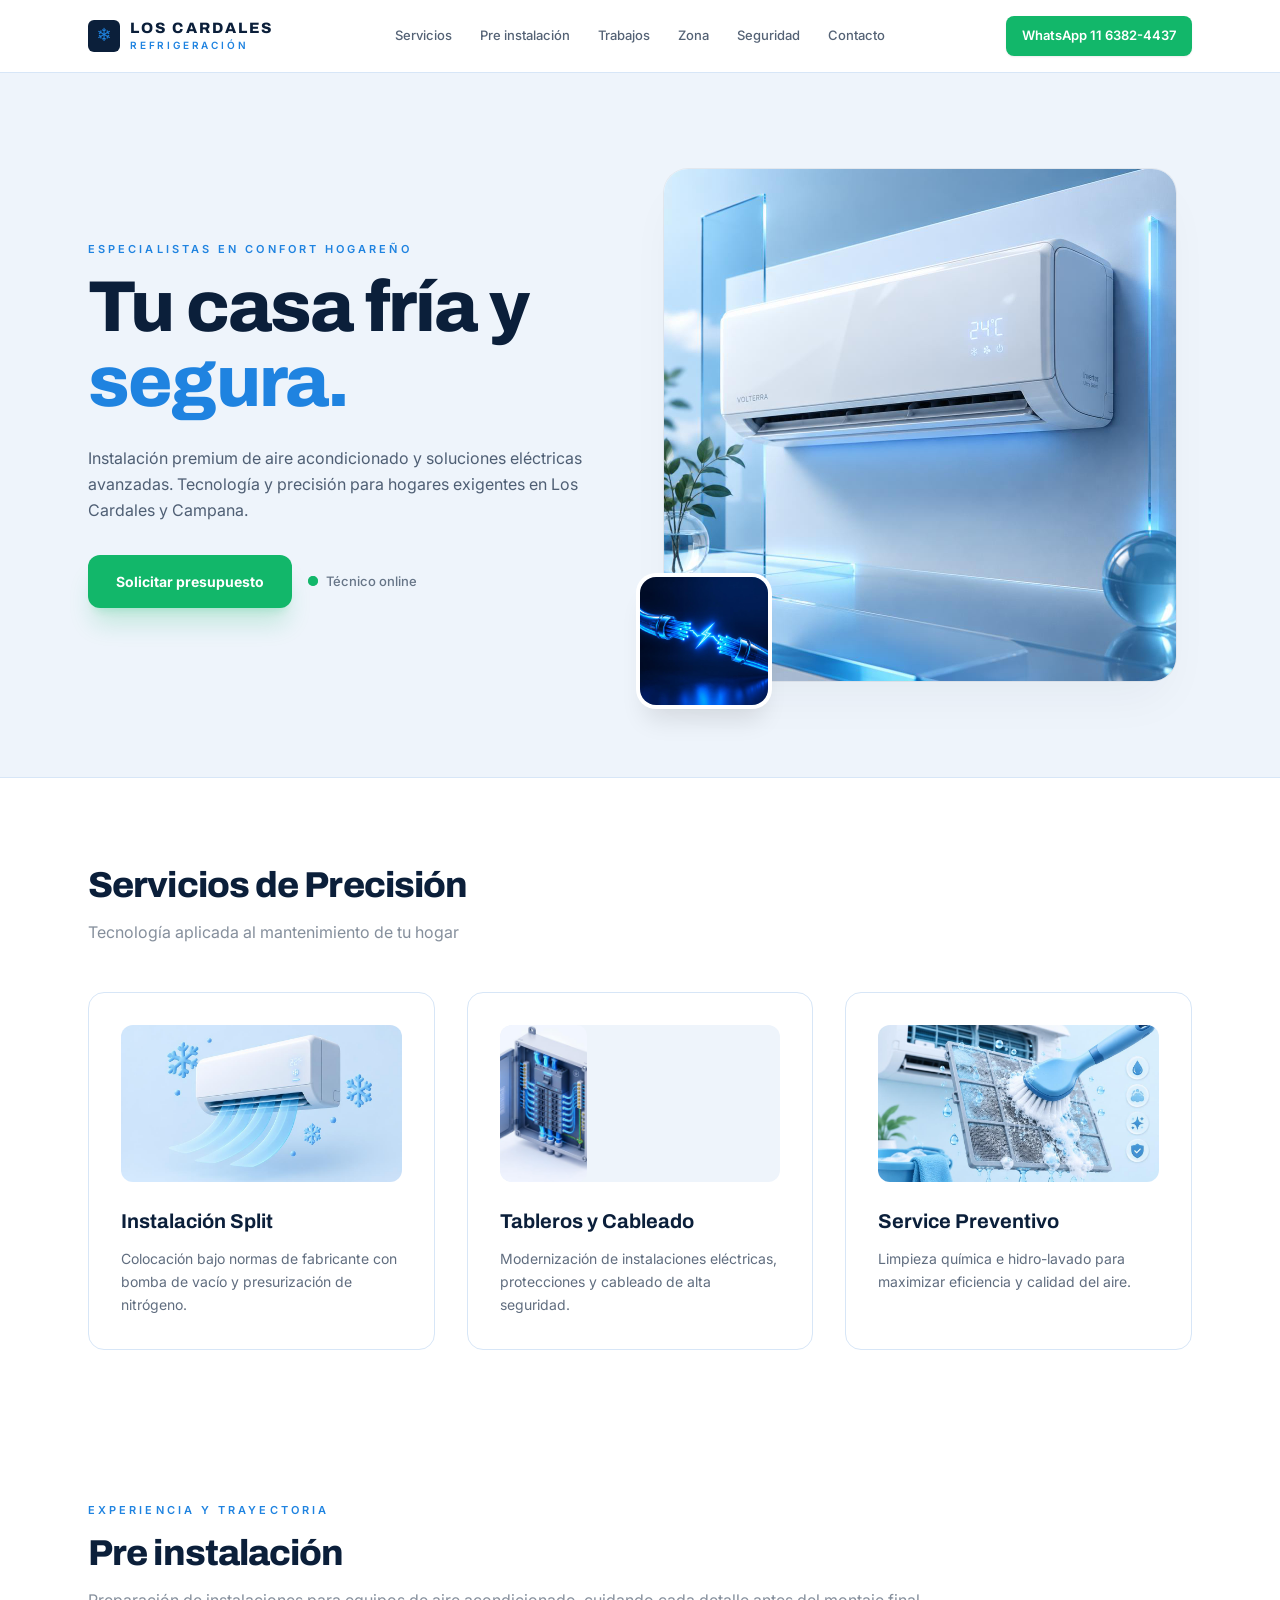
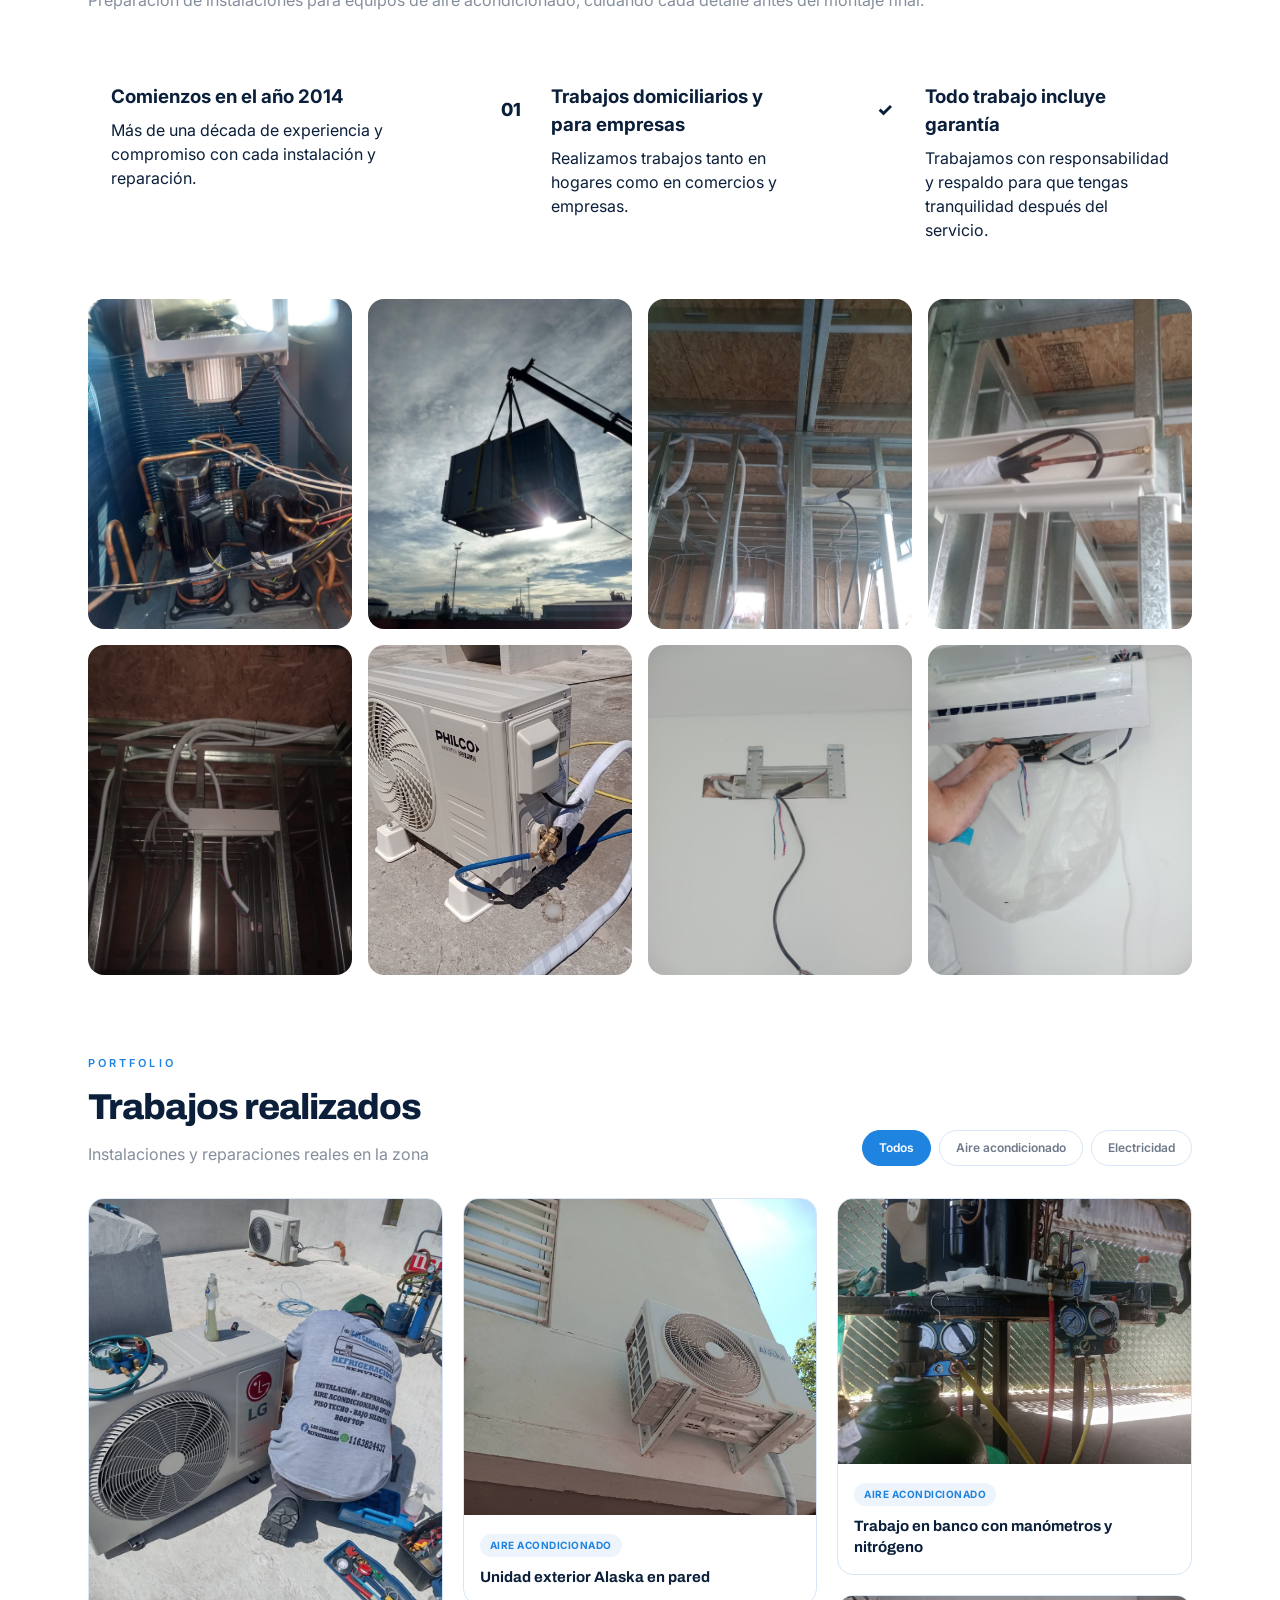
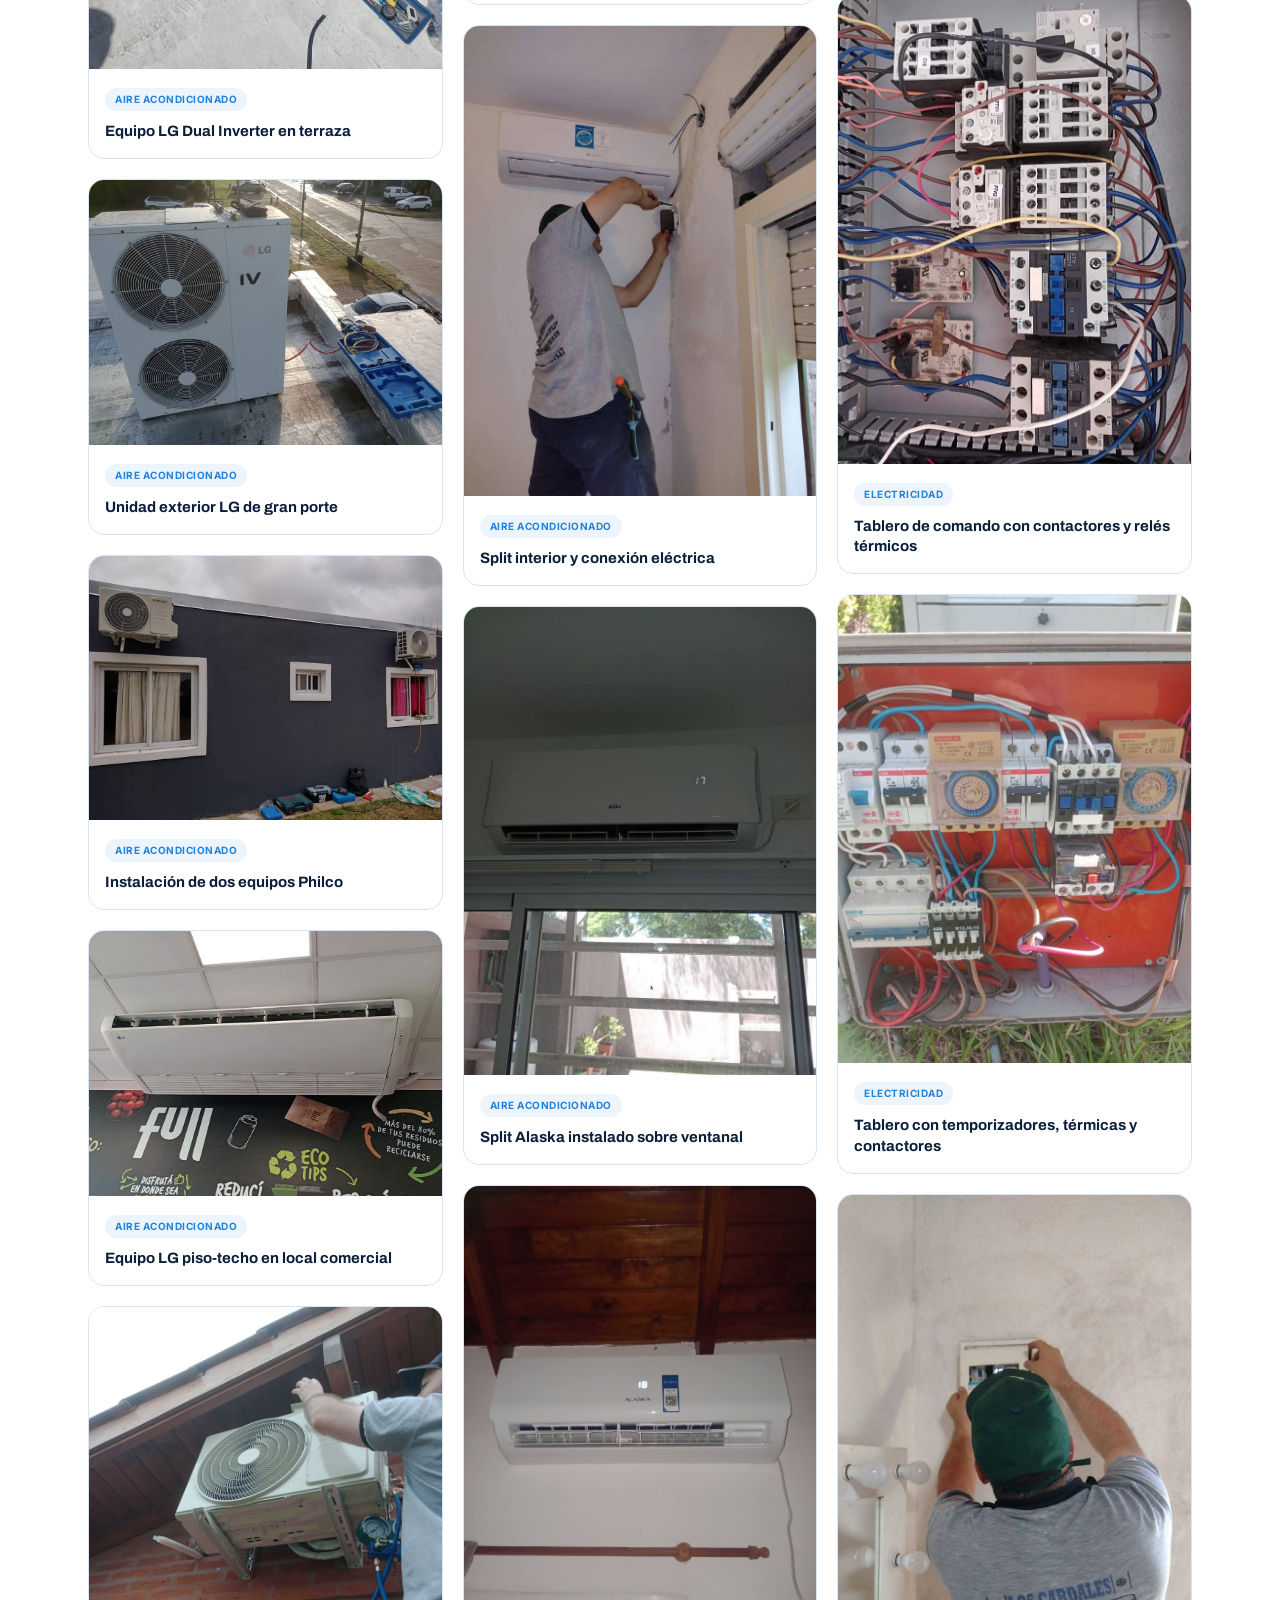
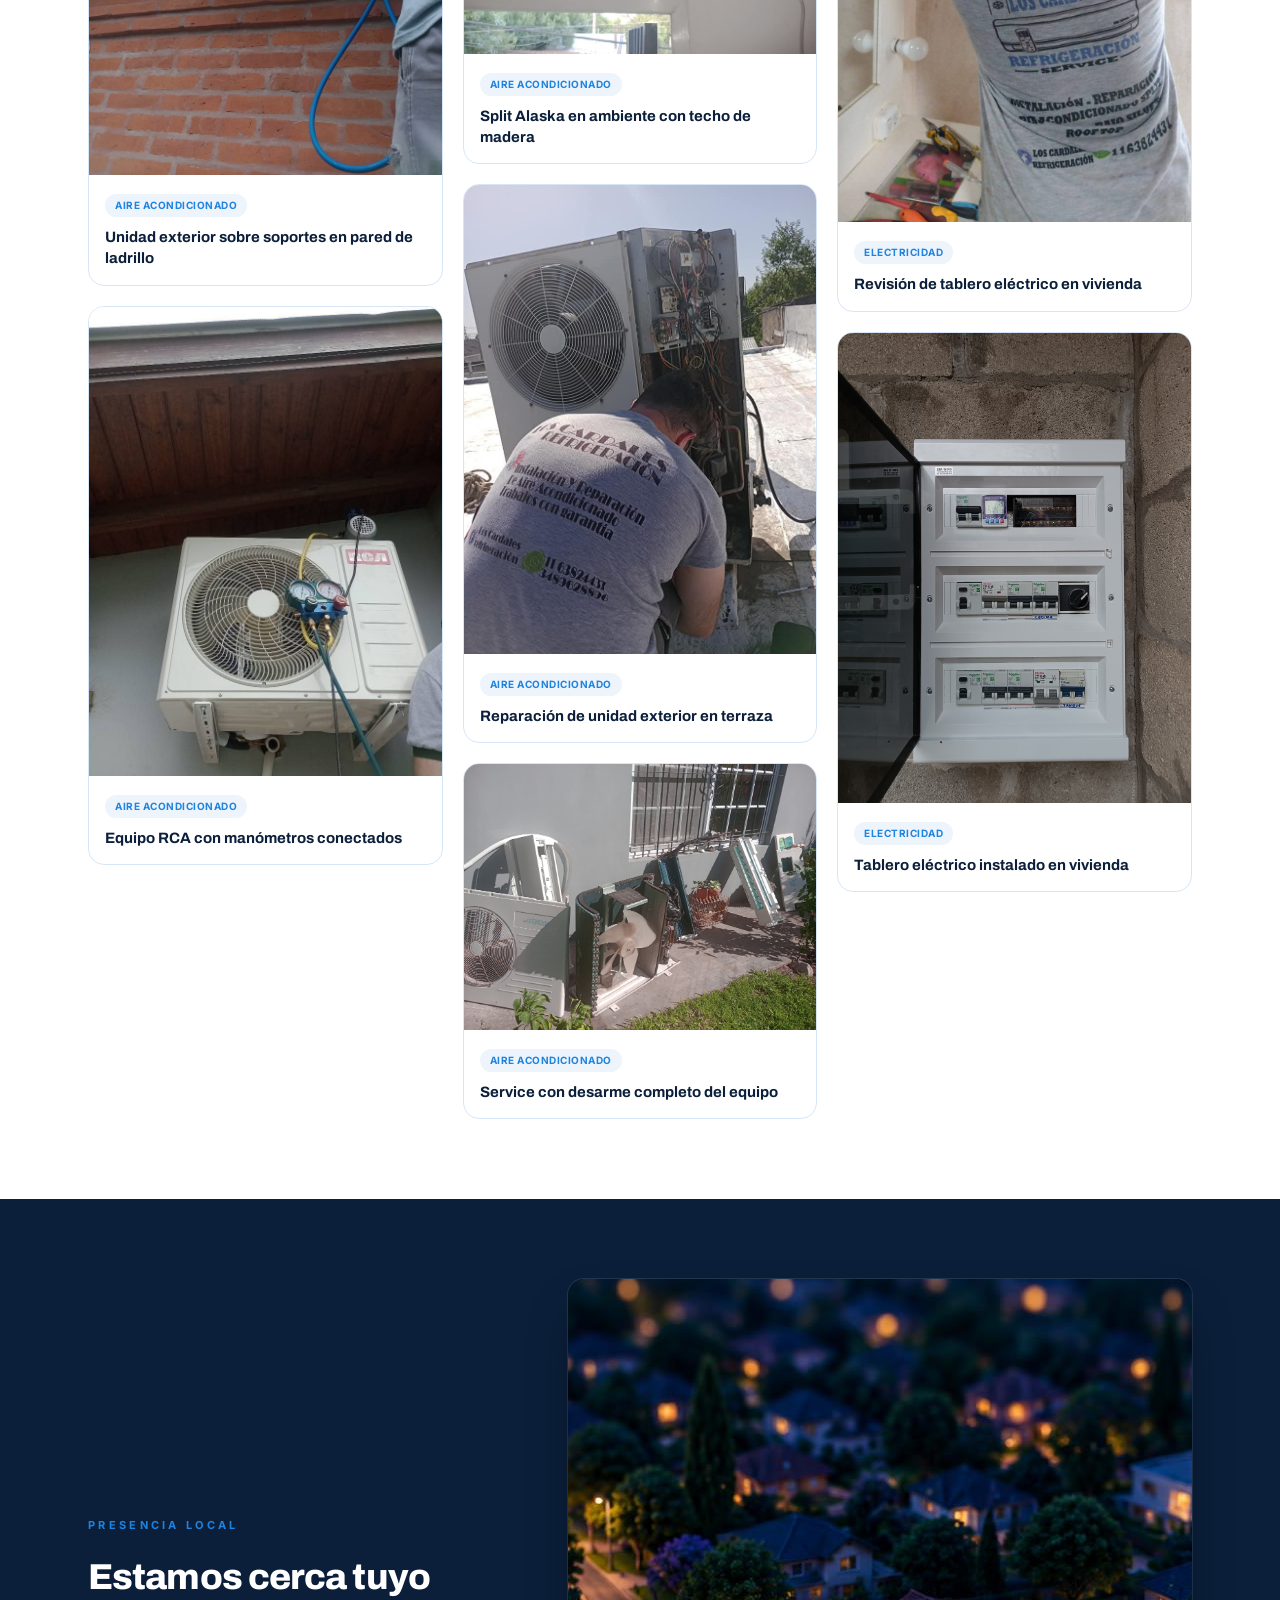
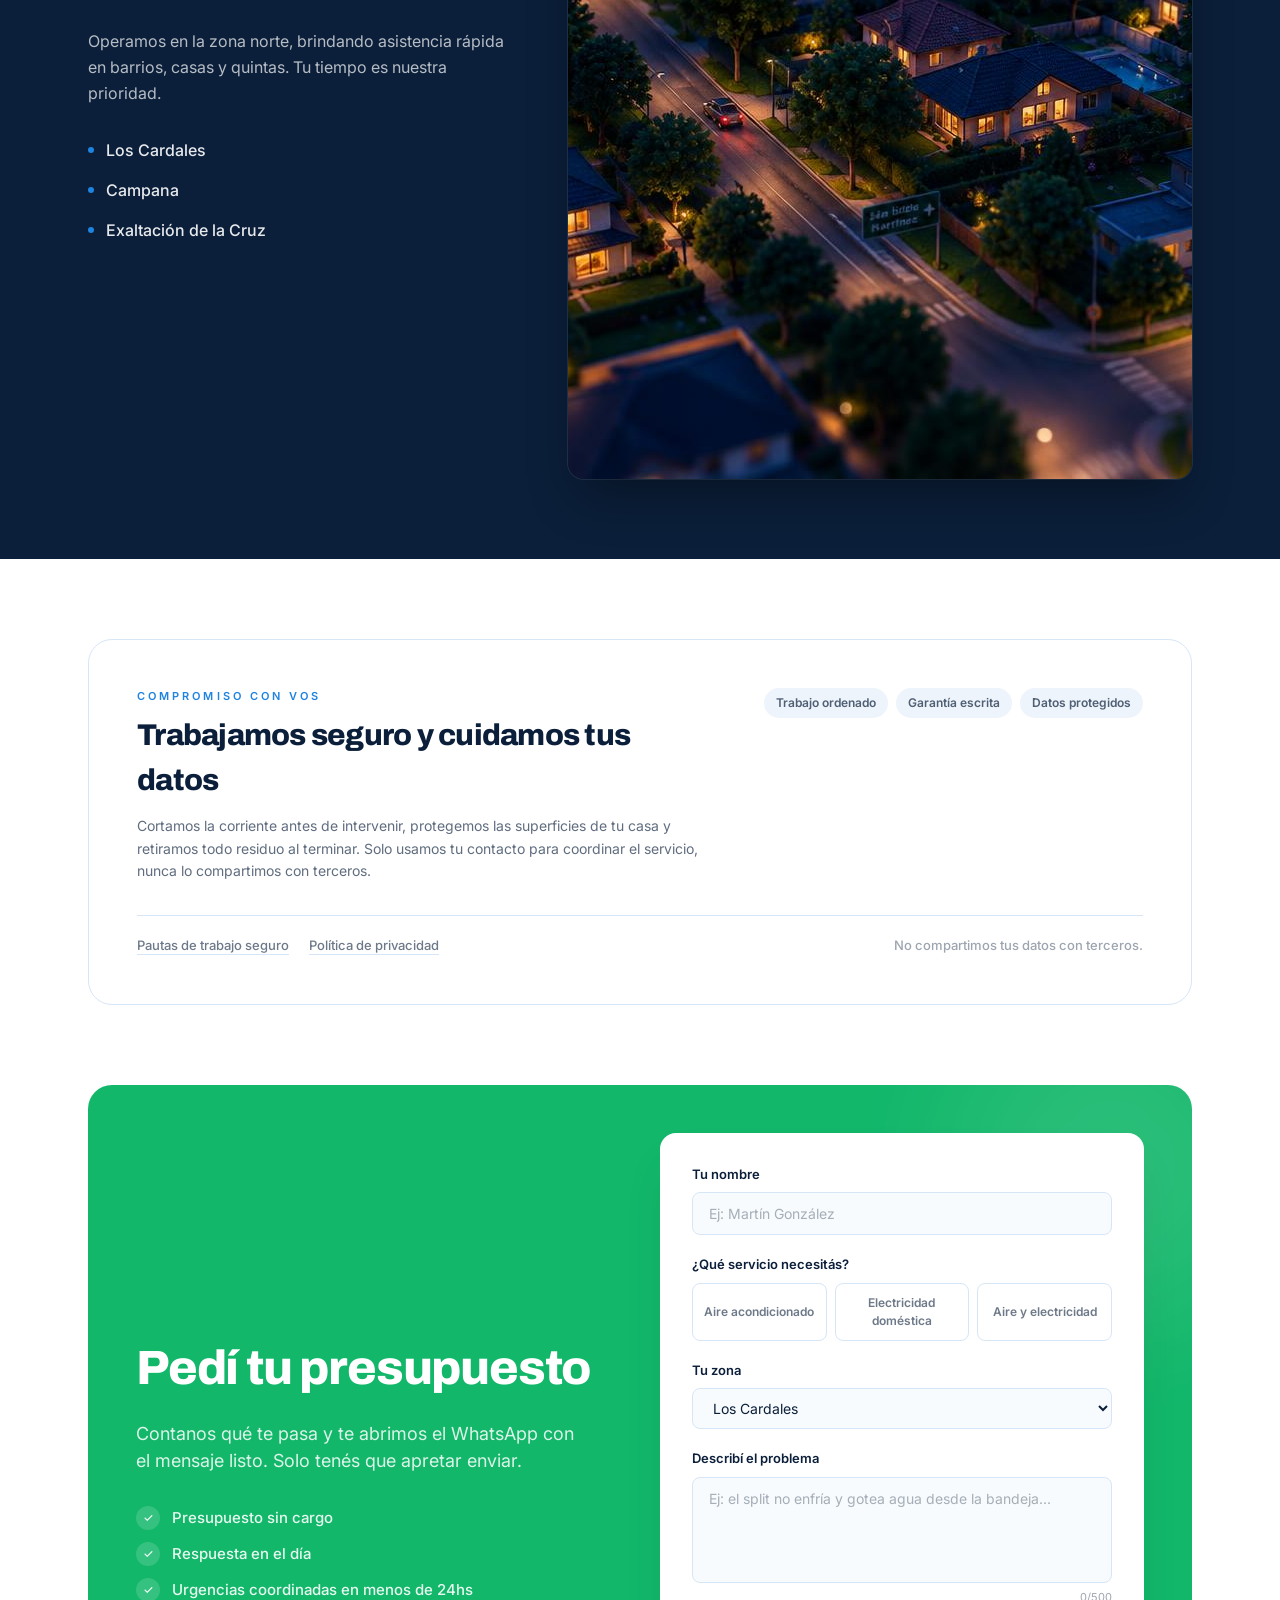
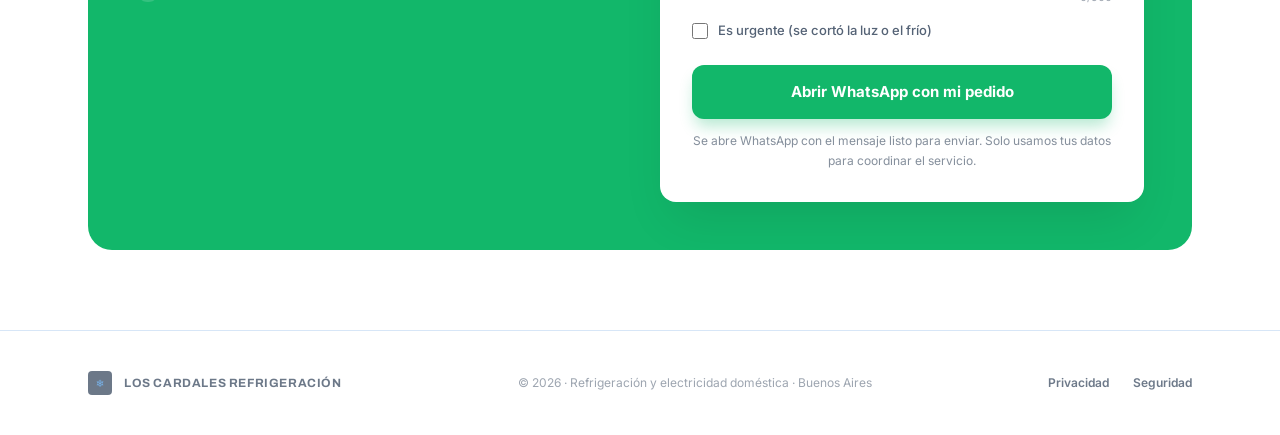
==== commit 2937a367: "Update index.html" ====
--- a/index.html
+++ b/index.html
@@ -180,7 +180,6 @@
 
         <div class="trayectoria">
           <article class="trayectoria-item">
-            <span class="trayectoria-numero">2014</span>
             <div>
               <h3>Comienzos en el año 2014</h3>
               <p>
